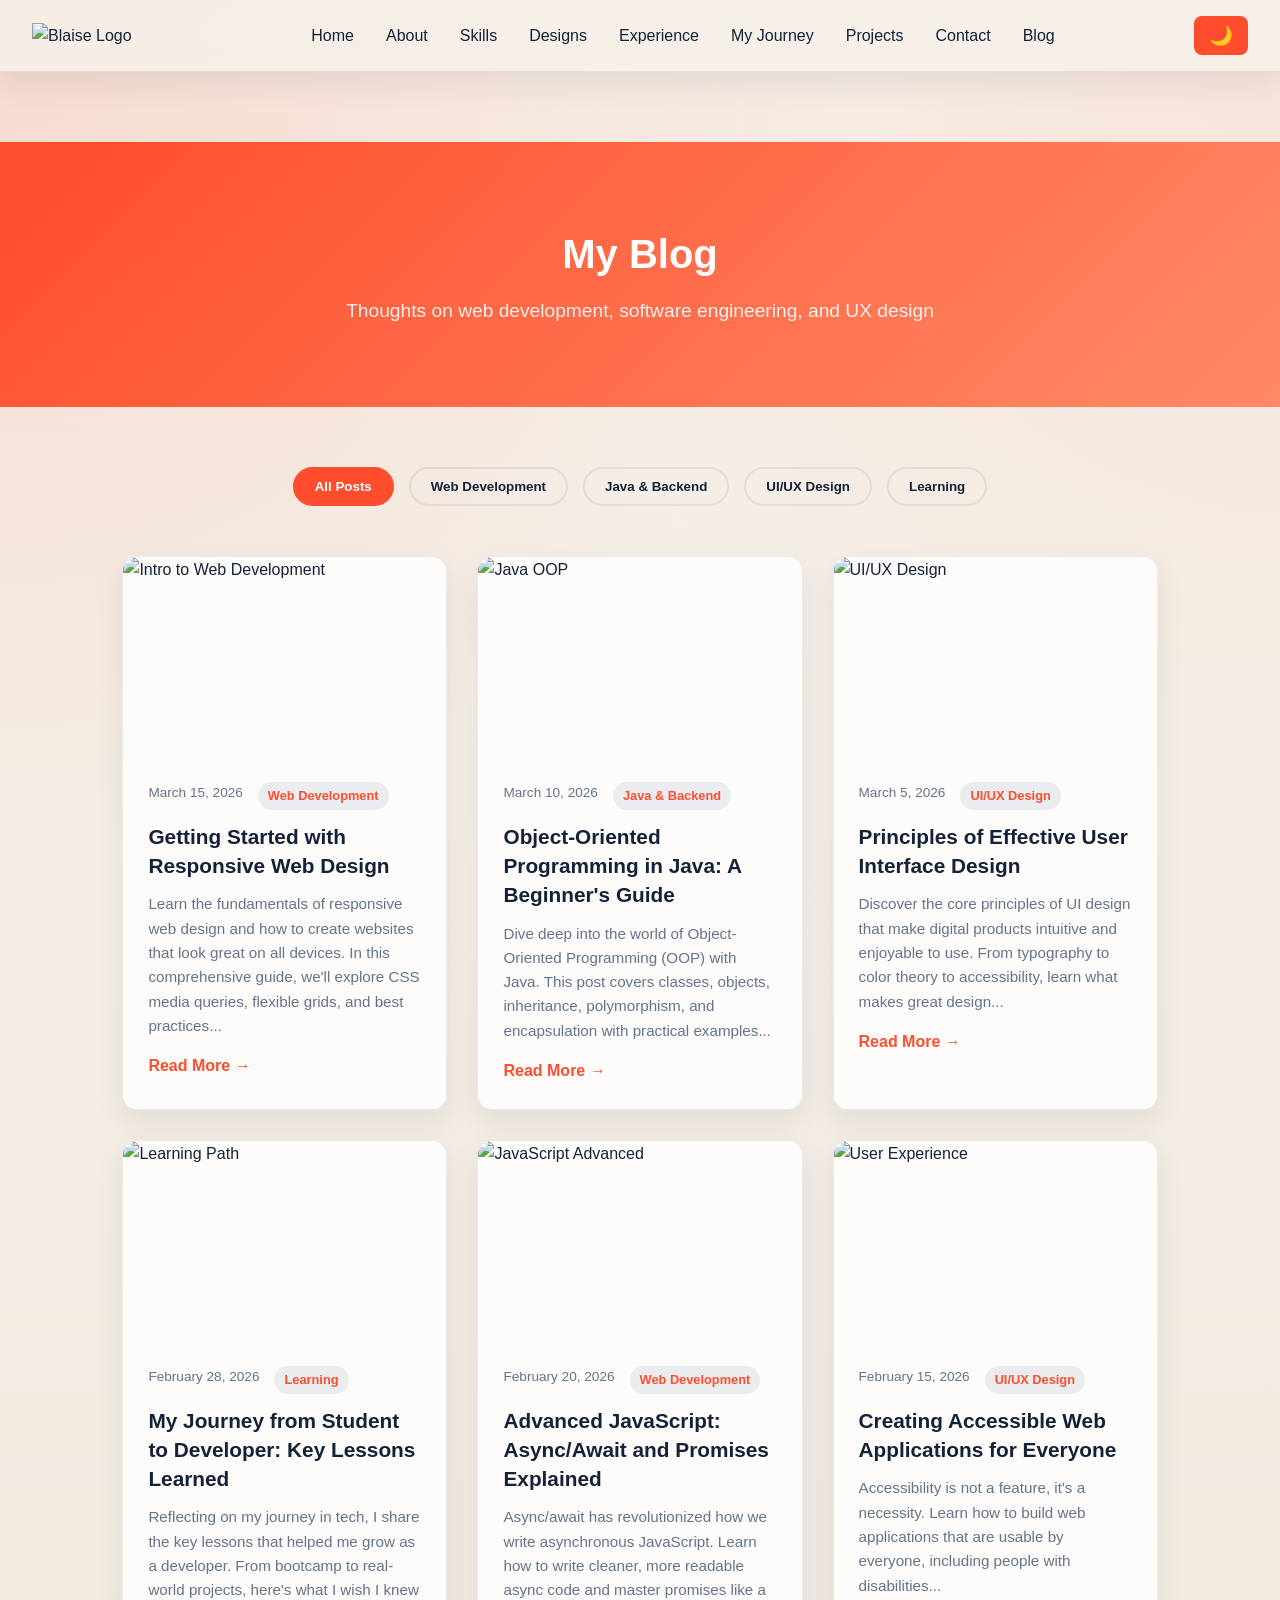
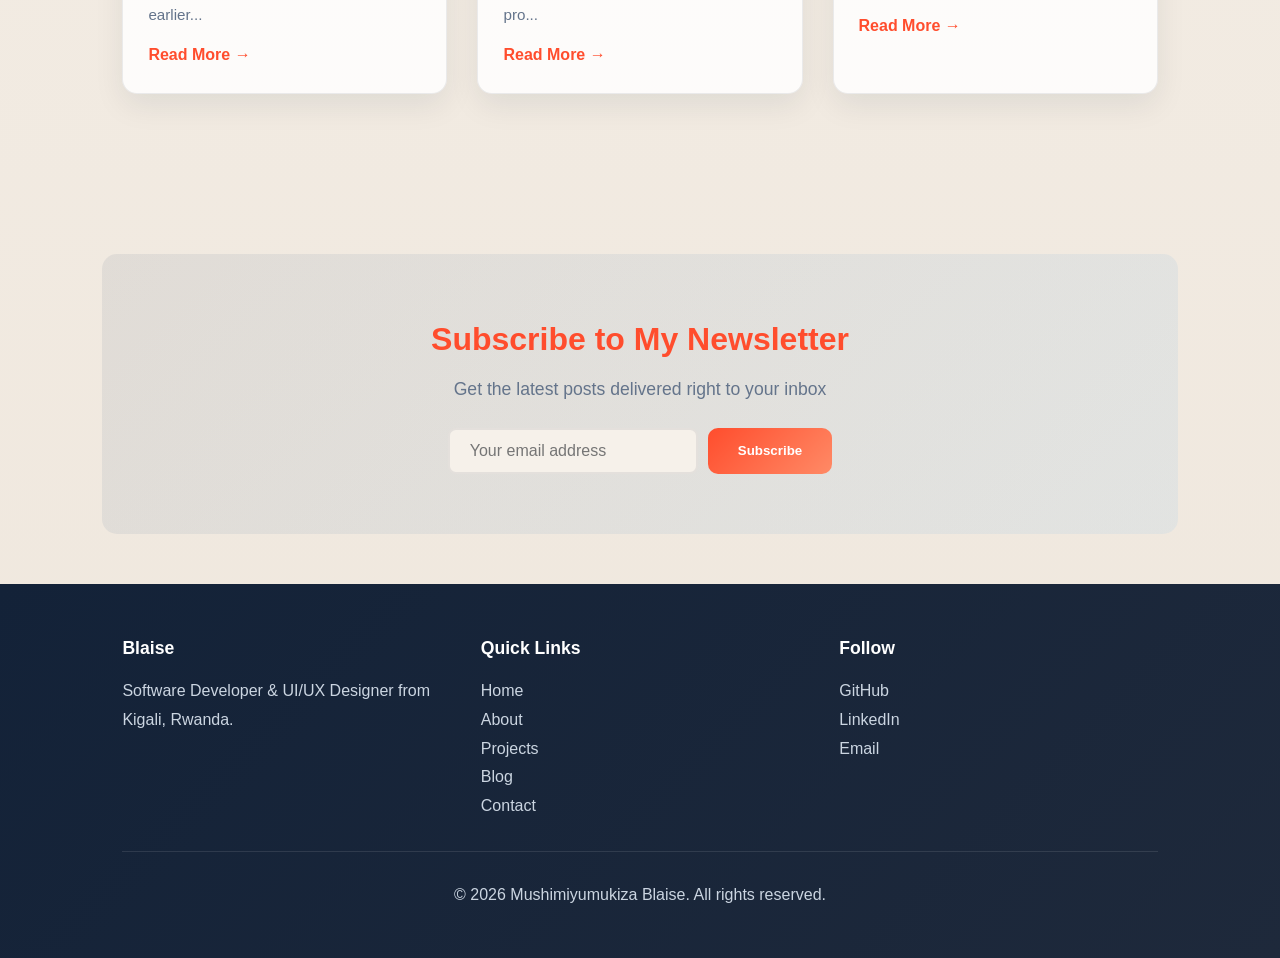
==== blog.html @ e149ff54 "feat: refresh portfolio with cinematic UI Fix shared-page JavaScript guards, improve mobile navigati" ====
<!DOCTYPE html>
<html lang="en">
<head>
  <meta charset="UTF-8" />
  <meta name="viewport" content="width=device-width, initial-scale=1.0"/>
  <meta name="description" content="Blog by Blaise - Articles on Web Development, Software Engineering, UI/UX Design, and Technical Learning"/>
  <meta name="keywords" content="Blog, Web Development, Software Engineering, UI/UX, Java, JavaScript"/>
  <meta name="author" content="Mushimiyumukiza Blaise"/>
  <title>Blog | Blaise - Software Developer & Designer</title>
  <link rel="stylesheet" href="main.css"/>
  <link rel="icon" type="image/png" href="./images/logo.png"/>
</head>

<body>
  <!-- NAVBAR -->
  <header class="navbar">
    <div class="nav-container">
      <img src="./images/logo.png" alt="Blaise Logo" class="logo"/>
      
      <button class="hamburger" id="hamburger" type="button" aria-label="Open navigation menu">
        <span></span>
        <span></span>
        <span></span>
      </button>

      <nav class="nav-menu" id="navMenu">
        <ul class="nav-links">
          <li><a href="index.html#home">Home</a></li>
          <li><a href="index.html#about">About</a></li>
          <li><a href="index.html#skills">Skills</a></li>
          <li><a href="index.html#designs">Designs</a></li>
          <li><a href="index.html#experience">Experience</a></li>
          <li><a href="index.html#journey">My Journey</a></li>
          <li><a href="index.html#projects">Projects</a></li>
          <li><a href="index.html#contact">Contact</a></li>
          <li><a href="blog.html">Blog</a></li>
        </ul>
      </nav>

      <button id="modeToggle" class="mode-btn">🌙</button>
    </div>
  </header>

  <!-- BLOG HERO -->
  <section class="blog-hero">
    <div class="container">
      <h1>My Blog</h1>
      <p>Thoughts on web development, software engineering, and UX design</p>
    </div>
  </section>

  <!-- BLOG FILTER -->
  <section class="blog-posts-section">
    <div class="container">
      <div class="blog-filter">
        <button class="blog-filter-btn active" data-filter="all">All Posts</button>
        <button class="blog-filter-btn" data-filter="web">Web Development</button>
        <button class="blog-filter-btn" data-filter="java">Java & Backend</button>
        <button class="blog-filter-btn" data-filter="design">UI/UX Design</button>
        <button class="blog-filter-btn" data-filter="learning">Learning</button>
      </div>

      <div class="blog-posts-grid" id="blogPostsGrid">
        
        <!-- Blog Post 1 -->
        <article class="blog-post-card" data-category="web">
          <div class="blog-post-image">
            <img src="./images/intro-to-web.png" alt="Intro to Web Development"/>
          </div>
          <div class="blog-post-content">
            <div class="blog-post-meta">
              <span class="blog-date">March 15, 2026</span>
              <span class="blog-category">Web Development</span>
            </div>
            <h2><a href="blog-post-1.html">Getting Started with Responsive Web Design</a></h2>
            <p class="blog-excerpt">
              Learn the fundamentals of responsive web design and how to create websites that look great on all devices. 
              In this comprehensive guide, we'll explore CSS media queries, flexible grids, and best practices...
            </p>
            <div class="blog-read-more">
              <a href="blog-post-1.html" class="read-more-btn">Read More →</a>
            </div>
          </div>
        </article>

        <!-- Blog Post 2 -->
        <article class="blog-post-card" data-category="java">
          <div class="blog-post-image">
            <img src="./images/backend.png" alt="Java OOP"/>
          </div>
          <div class="blog-post-content">
            <div class="blog-post-meta">
              <span class="blog-date">March 10, 2026</span>
              <span class="blog-category">Java & Backend</span>
            </div>
            <h2><a href="blog-post-2.html">Object-Oriented Programming in Java: A Beginner's Guide</a></h2>
            <p class="blog-excerpt">
              Dive deep into the world of Object-Oriented Programming (OOP) with Java. This post covers classes, objects, 
              inheritance, polymorphism, and encapsulation with practical examples...
            </p>
            <div class="blog-read-more">
              <a href="blog-post-2.html" class="read-more-btn">Read More →</a>
            </div>
          </div>
        </article>

        <!-- Blog Post 3 -->
        <article class="blog-post-card" data-category="design">
          <div class="blog-post-image">
            <img src="./images/react.png" alt="UI/UX Design"/>
          </div>
          <div class="blog-post-content">
            <div class="blog-post-meta">
              <span class="blog-date">March 5, 2026</span>
              <span class="blog-category">UI/UX Design</span>
            </div>
            <h2><a href="blog-post-3.html">Principles of Effective User Interface Design</a></h2>
            <p class="blog-excerpt">
              Discover the core principles of UI design that make digital products intuitive and enjoyable to use. 
              From typography to color theory to accessibility, learn what makes great design...
            </p>
            <div class="blog-read-more">
              <a href="blog-post-3.html" class="read-more-btn">Read More →</a>
            </div>
          </div>
        </article>

        <!-- Blog Post 4 -->
        <article class="blog-post-card" data-category="learning">
          <div class="blog-post-image">
            <img src="./images/intro-to-web.png" alt="Learning Path"/>
          </div>
          <div class="blog-post-content">
            <div class="blog-post-meta">
              <span class="blog-date">February 28, 2026</span>
              <span class="blog-category">Learning</span>
            </div>
            <h2><a href="blog-post-4.html">My Journey from Student to Developer: Key Lessons Learned</a></h2>
            <p class="blog-excerpt">
              Reflecting on my journey in tech, I share the key lessons that helped me grow as a developer. 
              From bootcamp to real-world projects, here's what I wish I knew earlier...
            </p>
            <div class="blog-read-more">
              <a href="blog-post-4.html" class="read-more-btn">Read More →</a>
            </div>
          </div>
        </article>

        <!-- Blog Post 5 -->
        <article class="blog-post-card" data-category="web">
          <div class="blog-post-image">
            <img src="./images/backend.png" alt="JavaScript Advanced"/>
          </div>
          <div class="blog-post-content">
            <div class="blog-post-meta">
              <span class="blog-date">February 20, 2026</span>
              <span class="blog-category">Web Development</span>
            </div>
            <h2><a href="blog-post-5.html">Advanced JavaScript: Async/Await and Promises Explained</a></h2>
            <p class="blog-excerpt">
              Async/await has revolutionized how we write asynchronous JavaScript. Learn how to write cleaner, 
              more readable async code and master promises like a pro...
            </p>
            <div class="blog-read-more">
              <a href="blog-post-5.html" class="read-more-btn">Read More →</a>
            </div>
          </div>
        </article>

        <!-- Blog Post 6 -->
        <article class="blog-post-card" data-category="design">
          <div class="blog-post-image">
            <img src="./images/react.png" alt="User Experience"/>
          </div>
          <div class="blog-post-content">
            <div class="blog-post-meta">
              <span class="blog-date">February 15, 2026</span>
              <span class="blog-category">UI/UX Design</span>
            </div>
            <h2><a href="blog-post-6.html">Creating Accessible Web Applications for Everyone</a></h2>
            <p class="blog-excerpt">
              Accessibility is not a feature, it's a necessity. Learn how to build web applications that are 
              usable by everyone, including people with disabilities...
            </p>
            <div class="blog-read-more">
              <a href="blog-post-6.html" class="read-more-btn">Read More →</a>
            </div>
          </div>
        </article>

      </div>
    </div>
  </section>

  <!-- NEWSLETTER SIGNUP (Optional) -->
  <section class="newsletter">
    <div class="container">
      <div class="newsletter-content">
        <h2>Subscribe to My Newsletter</h2>
        <p>Get the latest posts delivered right to your inbox</p>
        <form class="newsletter-form" id="newsletterForm">
          <input type="email" placeholder="Your email address" required>
          <button type="submit" class="btn btn-primary">Subscribe</button>
        </form>
      </div>
    </div>
  </section>

  <!-- FOOTER -->
  <footer class="footer">
    <div class="container">
      <div class="footer-content">
        <div class="footer-section">
          <h4>Blaise</h4>
          <p>Software Developer & UI/UX Designer from Kigali, Rwanda.</p>
        </div>

        <div class="footer-section">
          <h4>Quick Links</h4>
          <ul>
            <li><a href="index.html#home">Home</a></li>
            <li><a href="index.html#about">About</a></li>
            <li><a href="index.html#projects">Projects</a></li>
            <li><a href="blog.html">Blog</a></li>
            <li><a href="index.html#contact">Contact</a></li>
          </ul>
        </div>

        <div class="footer-section">
          <h4>Follow</h4>
          <ul>
            <li><a href="https://github.com/ReponseBlaise" target="_blank">GitHub</a></li>
            <li><a href="https://linkedin.com/in/blaise-mushimiyumukiza" target="_blank">LinkedIn</a></li>
            <li><a href="mailto:mushimiyumukizab@gmail.com">Email</a></li>
          </ul>
        </div>
      </div>

      <div class="footer-bottom">
        <p>&copy; 2026 Mushimiyumukiza Blaise. All rights reserved.</p>
      </div>
    </div>
  </footer>

  <!-- Blog specific styles -->
  <style>
    .blog-hero {
      background: linear-gradient(135deg, var(--accent) 0%, var(--accent-light) 100%);
      color: #fff;
      padding: 80px 20px;
      text-align: center;
      margin-top: 70px;
    }

    .blog-hero h1 {
      font-size: 2.5rem;
      margin-bottom: 10px;
      font-weight: 700;
    }

    .blog-hero p {
      font-size: 1.2rem;
      opacity: 0.9;
    }

    .blog-posts-section {
      padding: 60px 8%;
    }

    .blog-filter {
      display: flex;
      justify-content: center;
      gap: 15px;
      margin-bottom: 50px;
      flex-wrap: wrap;
    }

    .blog-filter-btn {
      padding: 10px 20px;
      border: 2px solid var(--border);
      background: transparent;
      color: var(--text);
      border-radius: 25px;
      cursor: pointer;
      font-weight: 600;
      transition: all 0.3s ease;
    }

    .blog-filter-btn:hover,
    .blog-filter-btn.active {
      background: var(--accent);
      color: #fff;
      border-color: var(--accent);
    }

    .blog-posts-grid {
      display: grid;
      grid-template-columns: repeat(auto-fill, minmax(320px, 1fr));
      gap: 30px;
      margin-bottom: 50px;
    }

    .blog-post-card {
      background: var(--card);
      border-radius: 15px;
      overflow: hidden;
      box-shadow: var(--shadow);
      transition: all 0.3s ease;
      border: 1px solid var(--border);
    }

    .blog-post-card:hover {
      transform: translateY(-8px);
      box-shadow: var(--shadow-lg);
    }

    .blog-post-image {
      height: 200px;
      overflow: hidden;
    }

    .blog-post-image img {
      width: 100%;
      height: 100%;
      object-fit: cover;
      transition: transform 0.3s ease;
    }

    .blog-post-card:hover .blog-post-image img {
      transform: scale(1.05);
    }

    .blog-post-content {
      padding: 25px;
    }

    .blog-post-meta {
      display: flex;
      gap: 15px;
      margin-bottom: 12px;
      flex-wrap: wrap;
    }

    .blog-date {
      font-size: 0.85rem;
      color: #64748b;
    }

    body.dark .blog-date {
      color: #cbd5e1;
    }

    .blog-category {
      background: rgba(82, 100, 126, 0.1);
      color: var(--accent);
      padding: 4px 10px;
      border-radius: 20px;
      font-size: 0.8rem;
      font-weight: 600;
    }

    .blog-post-card h2 {
      font-size: 1.3rem;
      margin-bottom: 12px;
      line-height: 1.4;
    }

    .blog-post-card h2 a {
      color: var(--text);
      text-decoration: none;
      transition: color 0.3s ease;
    }

    .blog-post-card h2 a:hover {
      color: var(--accent);
    }

    .blog-excerpt {
      font-size: 0.95rem;
      color: #64748b;
      line-height: 1.6;
      margin-bottom: 15px;
    }

    body.dark .blog-excerpt {
      color: #cbd5e1;
    }

    .blog-read-more {
      margin-top: 15px;
    }

    .read-more-btn {
      color: var(--accent);
      text-decoration: none;
      font-weight: 600;
      transition: all 0.3s ease;
    }

    .read-more-btn:hover {
      color: var(--accent-light);
      text-decoration: underline;
    }

    .newsletter {
      background: linear-gradient(135deg, rgba(82, 100, 126, 0.1) 0%, rgba(100, 181, 246, 0.1) 100%);
      padding: 60px 8%;
      border-radius: 15px;
      margin: 50px 8%;
    }

    .newsletter-content {
      text-align: center;
      max-width: 600px;
      margin: 0 auto;
    }

    .newsletter-content h2 {
      font-size: 2rem;
      margin-bottom: 10px;
      color: var(--accent);
    }

    .newsletter-content p {
      color: #64748b;
      margin-bottom: 25px;
      font-size: 1.1rem;
    }

    body.dark .newsletter-content p {
      color: #cbd5e1;
    }

    .newsletter-form {
      display: flex;
      gap: 10px;
      flex-wrap: wrap;
      justify-content: center;
    }

    .newsletter-form input {
      padding: 12px 20px;
      border: 2px solid var(--border);
      border-radius: 8px;
      font-size: 1rem;
      background: var(--bg);
      color: var(--text);
      min-width: 250px;
      transition: all 0.3s ease;
    }

    .newsletter-form input:focus {
      outline: none;
      border-color: var(--accent);
      box-shadow: 0 0 0 3px rgba(82, 100, 126, 0.1);
    }

    .newsletter-form button {
      padding: 12px 30px;
    }

    @media (max-width: 768px) {
      .blog-hero h1 {
        font-size: 2rem;
      }

      .blog-posts-grid {
        grid-template-columns: 1fr;
      }

      .blog-filter {
        flex-wrap: wrap;
      }

      .newsletter-form input {
        min-width: 100%;
      }

      .newsletter-form {
        flex-direction: column;
      }
    }
  </style>

  <script src="script.js"></script>
  <script>
    // Blog filter functionality
    const blogFilterButtons = document.querySelectorAll('.blog-filter-btn');
    const blogPostCards = document.querySelectorAll('.blog-post-card');

    blogFilterButtons.forEach(button => {
      button.addEventListener('click', () => {
        blogFilterButtons.forEach(btn => btn.classList.remove('active'));
        button.classList.add('active');

        const filterValue = button.getAttribute('data-filter');

        blogPostCards.forEach(card => {
          if (filterValue === 'all') {
            card.style.display = 'block';
            setTimeout(() => card.style.opacity = '1', 10);
          } else if (card.getAttribute('data-category') === filterValue) {
            card.style.display = 'block';
            setTimeout(() => card.style.opacity = '1', 10);
          } else {
            card.style.opacity = '0';
            setTimeout(() => card.style.display = 'none', 300);
          }
        });
      });
    });

    blogPostCards.forEach(card => {
      card.style.opacity = '1';
      card.style.transition = 'opacity 0.3s ease';
    });

    // Newsletter subscription
    const newsletterForm = document.getElementById('newsletterForm');
    if (newsletterForm) {
      newsletterForm.addEventListener('submit', (e) => {
        e.preventDefault();
        const email = newsletterForm.querySelector('input[type="email"]').value;
        console.log('Newsletter subscription:', email);
        alert('Thank you for subscribing! You will receive updates in your inbox.');
        newsletterForm.reset();
      });
    }
  </script>
</body>
</html>
---- main.css ----
/* ===== ROOT VARIABLES ===== */
* {
  margin: 0;
  padding: 0;
  box-sizing: border-box;
}

:root {
  --bg: #f6f1ea;
  --bg-soft: #efe7dd;
  --nav-bg: rgba(246, 241, 234, 0.84);
  --text: #132238;
  --accent: #ff4d2d;
  --accent-light: #ff8a66;
  --accent-deep: #f43f1f;
  --card: rgba(255, 255, 255, 0.82);
  --border: rgba(19, 34, 56, 0.08);
  --success: #16a34a;
  --shadow: 0 12px 30px rgba(19, 34, 56, 0.08);
  --shadow-lg: 0 24px 50px rgba(19, 34, 56, 0.16);
}

body.dark {
  --bg: #09111d;
  --bg-soft: #101a2b;
  --nav-bg: rgba(9, 17, 29, 0.84);
  --text: #f3f4f6;
  --accent: #ff7a59;
  --accent-light: #ff9f80;
  --accent-deep: #ff5c38;
  --card: rgba(16, 26, 43, 0.84);
  --border: rgba(255, 255, 255, 0.08);
  --shadow: 0 12px 30px rgba(0, 0, 0, 0.28);
  --shadow-lg: 0 24px 50px rgba(0, 0, 0, 0.42);
}

body {
  font-family: "Inter", "Segoe UI", sans-serif;
  background:
    radial-gradient(circle at top left, rgba(255, 77, 45, 0.14), transparent 30%),
    radial-gradient(circle at top right, rgba(255, 138, 102, 0.12), transparent 28%),
    linear-gradient(180deg, var(--bg) 0%, var(--bg-soft) 100%);
  color: var(--text);
  line-height: 1.6;
  transition: background-color 0.3s ease, color 0.3s ease;
  overflow-x: hidden;
}

html {
  scroll-behavior: smooth;
}

/* ===== CONTAINER & LAYOUT ===== */
.container {
  max-width: 1200px;
  margin: 0 auto;
  padding: 0 20px;
}

.section-header {
  text-align: center;
  margin-bottom: 50px;
}

.section-kicker {
  display: inline-flex;
  align-items: center;
  gap: 10px;
  padding: 8px 14px;
  border-radius: 999px;
  margin-bottom: 14px;
  background: rgba(255, 255, 255, 0.72);
  color: var(--accent);
  border: 1px solid var(--border);
  box-shadow: var(--shadow);
  font-size: 0.82rem;
  font-weight: 700;
  letter-spacing: 0.08em;
  text-transform: uppercase;
}

body.dark .section-kicker {
  background: rgba(16, 26, 43, 0.8);
}

.section-kicker svg,
.btn-icon,
.filter-btn svg {
  width: 1em;
  height: 1em;
  fill: currentColor;
  flex-shrink: 0;
}

.section-header h2 {
  font-size: 2.5rem;
  font-weight: 700;
  margin-bottom: 10px;
  font-family: "Space Grotesk", "Inter", sans-serif;
  background: linear-gradient(135deg, var(--accent) 0%, var(--accent-light) 100%);
  -webkit-background-clip: text;
  -webkit-text-fill-color: transparent;
  background-clip: text;
}

.section-subtitle {
  font-size: 1.1rem;
  color: #64748b;
  max-width: 500px;
  margin: 0 auto;
}

body.dark .section-subtitle {
  color: #cbd5e1;
}

/* ===== NAVBAR ===== */
.navbar {
  background: var(--nav-bg);
  backdrop-filter: blur(18px);
  box-shadow: var(--shadow);
  position: sticky;
  top: 0;
  z-index: 1000;
  transition: all 0.3s ease;
  border-bottom: 1px solid var(--border);
}

.nav-container {
  display: flex;
  justify-content: space-between;
  align-items: center;
  padding: 1rem 2rem;
  max-width: 1400px;
  margin: 0 auto;
}

.logo {
  width: 140px;
  height: auto;
  transition: transform 0.3s ease;
}

.logo:hover {
  transform: scale(1.05);
}

.nav-menu {
  display: flex;
  gap: 2rem;
}

.nav-links {
  list-style: none;
  display: flex;
  gap: 2rem;
}

.nav-links a {
  text-decoration: none;
  color: var(--text);
  font-weight: 500;
  position: relative;
  transition: color 0.3s ease;
}

.nav-links a:hover {
  color: var(--accent);
}

.nav-links a::after {
  content: '';
  position: absolute;
  bottom: -5px;
  left: 0;
  width: 0;
  height: 2px;
  background: var(--accent);
  transition: width 0.3s ease;
}

.nav-links a:hover::after {
  width: 100%;
}

.mode-btn {
  background: var(--accent);
  color: #fff;
  border: none;
  padding: 8px 15px;
  border-radius: 8px;
  cursor: pointer;
  font-size: 1.2rem;
  transition: all 0.3s ease;
}

.mode-btn:hover {
  background: var(--accent-light);
  transform: scale(1.1);
}

.hamburger {
  display: none;
  flex-direction: column;
  cursor: pointer;
  background: transparent;
  border: none;
  gap: 5px;
}

.hamburger span {
  width: 25px;
  height: 3px;
  background: var(--text);
  transition: all 0.3s ease;
  border-radius: 2px;
}

/* ===== HERO SECTION ===== */
.hero {
  display: flex;
  align-items: center;
  justify-content: space-between;
  padding: 100px 8% 90px;
  gap: 60px;
  min-height: 100vh;
  position: relative;
  isolation: isolate;
}

.hero-eyebrow,
.hero-status {
  display: inline-flex;
  align-items: center;
  gap: 9px;
  color: var(--accent);
  font-size: 0.72rem;
  font-weight: 800;
  letter-spacing: 0.16em;
  text-transform: uppercase;
}

.hero-eyebrow {
  margin-bottom: 20px;
  opacity: 0.9;
}

.eyebrow-dot,
.status-pulse {
  width: 8px;
  height: 8px;
  flex: 0 0 8px;
  border-radius: 50%;
  background: var(--accent);
  box-shadow: 0 0 0 5px rgba(255, 77, 45, 0.12);
}

.hero-status {
  margin-top: 24px;
  color: var(--text);
  opacity: 0.7;
  letter-spacing: 0.08em;
}

.status-pulse {
  animation: statusPulse 1.8s ease-in-out infinite;
}

@keyframes statusPulse {
  50% { box-shadow: 0 0 0 9px rgba(255, 77, 45, 0); }
}

.hero::before,
.hero::after {
  content: '';
  position: absolute;
  inset: auto;
  border-radius: 999px;
  pointer-events: none;
  z-index: -1;
}

.hero::before {
  width: 320px;
  height: 320px;
  background: radial-gradient(circle, rgba(255, 77, 45, 0.16), transparent 68%);
  top: 30px;
  left: 2%;
}

.hero::after {
  width: 420px;
  height: 420px;
  background: radial-gradient(circle, rgba(255, 138, 102, 0.14), transparent 68%);
  right: 0;
  bottom: 0;
}

.hero-content h1 {
  font-size: 3.5rem;
  font-weight: 800;
  line-height: 1.2;
  margin-bottom: 15px;
  font-family: "Space Grotesk", "Inter", sans-serif;
  animation: slideInUp 0.8s ease;
}

.hero-content h1 span {
  color: var(--accent);
  background: linear-gradient(135deg, var(--accent) 0%, var(--accent-light) 100%);
  -webkit-background-clip: text;
  -webkit-text-fill-color: transparent;
  background-clip: text;
}

.hero-subtitle {
  font-size: 1.5rem;
  color: var(--accent);
  font-weight: 600;
  margin-bottom: 15px;
  animation: slideInUp 0.8s ease 0.1s backwards;
}

.hero-pills {
  display: flex;
  flex-wrap: wrap;
  gap: 12px;
  margin-bottom: 22px;
  animation: slideInUp 0.8s ease 0.15s backwards;
}

.hero-pills span {
  display: inline-flex;
  align-items: center;
  padding: 10px 14px;
  border-radius: 999px;
  background: rgba(255, 255, 255, 0.7);
  color: var(--text);
  border: 1px solid var(--border);
  font-size: 0.88rem;
  font-weight: 600;
  box-shadow: var(--shadow);
}

body.dark .hero-pills span {
  background: rgba(16, 26, 43, 0.8);
}

.hero-description {
  font-size: 1.1rem;
  color: #64748b;
  max-width: 600px;
  margin-bottom: 30px;
  line-height: 1.8;
  animation: slideInUp 0.8s ease 0.2s backwards;
}

body.dark .hero-description {
  color: #cbd5e1;
}

.hero-actions {
  display: flex;
  gap: 20px;
  margin-bottom: 30px;
  animation: slideInUp 0.8s ease 0.3s backwards;
}

.btn {
  padding: 12px 30px;
  border-radius: 10px;
  text-decoration: none;
  font-weight: 600;
  cursor: pointer;
  border: none;
  transition: all 0.3s ease;
  display: inline-flex;
  align-items: center;
  justify-content: center;
  gap: 10px;
  text-align: center;
}

.btn-icon {
  width: 1.1em;
  height: 1.1em;
}

.btn-primary {
  background: linear-gradient(135deg, var(--accent) 0%, var(--accent-light) 100%);
  color: #fff;
}

.btn-primary:hover {
  transform: translateY(-3px);
  box-shadow: var(--shadow-lg);
}

.btn-outline {
  background: transparent;
  border: 2px solid var(--accent);
  color: var(--accent);
}

.btn-outline:hover {
  background: var(--accent);
  color: #fff;
  transform: translateY(-3px);
}

.social-links {
  display: flex;
  gap: 20px;
  animation: slideInUp 0.8s ease 0.4s backwards;
}

.social-icon {
  width: 40px;
  height: 40px;
  opacity: 0.7;
  transition: all 0.3s ease;
  filter: invert(0.2);
}

.social-links a:hover .social-icon {
  opacity: 1;
  transform: translateY(-5px) scale(1.1);
  filter: invert(0);
}

.hero-image {
  flex: 1;
  text-align: center;
  animation: slideInRight 0.8s ease;
  position: relative;
  isolation: isolate;
}

.hero-image::before {
  content: attr(data-label);
  position: absolute;
  top: 18px;
  right: 5%;
  z-index: 2;
  padding: 8px 11px;
  color: #fff;
  background: rgba(5, 7, 12, 0.72);
  border: 1px solid rgba(255, 255, 255, 0.24);
  font-size: 0.62rem;
  font-weight: 800;
  letter-spacing: 0.18em;
  backdrop-filter: blur(12px);
}

.hero-img {
  width: 100%;
  max-width: 450px;
  border-radius: 20px;
  object-fit: cover;
  box-shadow: var(--shadow-lg);
  transition: transform 0.3s ease;
  border: 8px solid rgba(255, 255, 255, 0.35);
  aspect-ratio: 4 / 5;
  object-position: center;
  filter: saturate(0.9) contrast(1.05);
}

.hero-img:hover {
  transform: scale(1.03);
  filter: saturate(1.08) contrast(1.05);
}

.hero-frame-corner {
  position: absolute;
  width: 38px;
  height: 38px;
  border-color: var(--accent);
  z-index: 1;
  pointer-events: none;
}

.frame-top {
  top: -12px;
  left: 7%;
  border-top: 2px solid;
  border-left: 2px solid;
}

.frame-bottom {
  right: 7%;
  bottom: -12px;
  border-right: 2px solid;
  border-bottom: 2px solid;
}

/* ===== ABOUT SECTION ===== */
.about {
  padding: 80px 8%;
  background: var(--card);
  border-top: 1px solid var(--border);
  border-bottom: 1px solid var(--border);
}

.about-content {
  display: grid;
  grid-template-columns: 1fr 1fr;
  gap: 60px;
  align-items: center;
}

.about-text p {
  font-size: 1.1rem;
  margin-bottom: 20px;
  line-height: 1.8;
  color: #475569;
}

body.dark .about-text p {
  color: #cbd5e1;
}

.about-info {
  margin-top: 30px;
  display: grid;
  gap: 20px;
}

.info-item {
  display: flex;
  gap: 15px;
}

.info-item strong {
  color: var(--accent);
  min-width: 120px;
}

.info-item a {
  color: var(--accent);
  text-decoration: none;
  transition: all 0.3s ease;
}

.info-item a:hover {
  text-decoration: underline;
}

.about-image {
  text-align: center;
}

.profile-img {
  width: 100%;
  max-width: 350px;
  border-radius: 15px;
  box-shadow: var(--shadow-lg);
  object-fit: cover;
}

/* ===== SKILLS SECTION ===== */
.skills {
  padding: 80px 8%;
}

.skills-content {
  display: flex;
  flex-direction: column;
  gap: 60px;
}

.skills-visual {
  display: grid;
  grid-template-columns: repeat(auto-fit, minmax(300px, 1fr));
  gap: 40px;
}

.skill-category h3 {
  font-size: 1.3rem;
  margin-bottom: 25px;
  color: var(--accent);
}

.skill-items {
  display: flex;
  flex-direction: column;
  gap: 20px;
}

.skill-item {
  display: flex;
  flex-direction: column;
  gap: 8px;
}

.skill-name {
  font-weight: 600;
  font-size: 0.95rem;
}

.skill-bar {
  width: 100%;
  height: 8px;
  background: var(--border);
  border-radius: 10px;
  overflow: hidden;
}

.skill-progress {
  height: 100%;
  background: linear-gradient(90deg, var(--accent) 0%, var(--accent-light) 100%);
  border-radius: 10px;
  animation: fillProgress 0.8s ease forwards;
}

@keyframes fillProgress {
  from { width: 0 !important; }
}

.skills-grid {
  display: grid;
  grid-template-columns: repeat(auto-fit, minmax(240px, 1fr));
  gap: 25px;
}

.skill-card {
  background: var(--card);
  padding: 30px;
  border-radius: 15px;
  text-align: center;
  transition: all 0.3s ease;
  border: 2px solid transparent;
}

.skill-card:hover {
  transform: translateY(-8px);
  border-color: var(--accent);
  box-shadow: var(--shadow-lg);
}

.skill-card img {
  width: 100%;
  height: 200px;
  object-fit: cover;
  border-radius: 10px;
  margin-bottom: 20px;
}

.skill-card h3 {
  font-size: 1.2rem;
  margin-bottom: 10px;
  color: var(--accent);
}

.skill-card p {
  font-size: 0.95rem;
  color: #64748b;
  line-height: 1.6;
}

body.dark .skill-card p {
  color: #cbd5e1;
}

/* ===== EXPERIENCE / TIMELINE ===== */
.experience {
  padding: 80px 8%;
  background: var(--card);
}

.timeline {
  position: relative;
  max-width: 800px;
  margin: 0 auto;
}

.timeline::before {
  content: '';
  position: absolute;
  left: 50%;
  transform: translateX(-50%);
  width: 3px;
  height: 100%;
  background: var(--border);
}

.timeline-item {
  margin-bottom: 40px;
  position: relative;
  padding-left: 50%;
  padding-right: 0;
}

.timeline-item:nth-child(odd) {
  padding-left: 0;
  padding-right: 50%;
}

.timeline-dot {
  position: absolute;
  left: 50%;
  transform: translateX(-50%);
  width: 20px;
  height: 20px;
  background: var(--accent);
  border: 4px solid var(--bg);
  border-radius: 50%;
  top: 0;
  z-index: 10;
}

.timeline-content {
  background: var(--bg);
  padding: 25px;
  border-radius: 10px;
  box-shadow: var(--shadow);
  border-left: 4px solid var(--accent);
  transition: all 0.3s ease;
}

.timeline-item:nth-child(odd) .timeline-content {
  border-left: none;
  border-right: 4px solid var(--accent);
}

.timeline-content:hover {
  transform: translateY(-5px);
  box-shadow: var(--shadow-lg);
}

.timeline-content h3 {
  font-size: 1.3rem;
  margin-bottom: 8px;
  color: var(--accent);
}

.timeline-company {
  font-weight: 600;
  color: #64748b;
  margin-bottom: 5px;
}

body.dark .timeline-company {
  color: #cbd5e1;
}

.timeline-date {
  font-size: 0.9rem;
  color: #94a3b8;
  margin-bottom: 15px;
}

.timeline-description {
  margin-bottom: 15px;
  line-height: 1.7;
}

.timeline-highlights {
  list-style: none;
  margin-top: 15px;
  padding-left: 15px;
}

.timeline-highlights li {
  margin-bottom: 8px;
  color: #64748b;
  position: relative;
  padding-left: 20px;
}

body.dark .timeline-highlights li {
  color: #cbd5e1;
}

.timeline-highlights li::before {
  content: '✓';
  position: absolute;
  left: 0;
  color: var(--success);
  font-weight: bold;
}

/* ===== PROJECTS SECTION ===== */
.projects {
  padding: 80px 8%;
}

.filter-buttons {
  display: flex;
  justify-content: center;
  gap: 15px;
  margin-bottom: 50px;
  flex-wrap: wrap;
}

.filter-btn {
  padding: 10px 20px;
  border: 2px solid var(--border);
  background: transparent;
  color: var(--text);
  border-radius: 25px;
  cursor: pointer;
  font-weight: 600;
  transition: all 0.3s ease;
  display: inline-flex;
  align-items: center;
  gap: 8px;
}

.filter-btn svg {
  width: 0.95em;
  height: 0.95em;
}

.filter-btn:hover,
.filter-btn.active {
  background: var(--accent);
  color: #fff;
  border-color: var(--accent);
}

.projects-grid {
  display: grid;
  grid-template-columns: repeat(auto-fill, minmax(300px, 1fr));
  gap: 30px;
  margin-bottom: 50px;
}

.project-card {
  background: var(--card);
  border-radius: 24px;
  overflow: hidden;
  box-shadow: var(--shadow);
  transition: all 0.3s ease;
  border: 1px solid var(--border);
  animation: fadeIn 0.5s ease forwards;
  backdrop-filter: blur(18px);
}

.project-card:hover {
  transform: translateY(-10px);
  box-shadow: var(--shadow-lg);
}

.project-image {
  position: relative;
  height: 220px;
  overflow: hidden;
}

.project-image img {
  width: 100%;
  height: 100%;
  object-fit: cover;
  transition: transform 0.3s ease;
}

.project-card:hover .project-image img {
  transform: scale(1.1);
}

.project-overlay {
  position: absolute;
  top: 0;
  left: 0;
  right: 0;
  bottom: 0;
  background: linear-gradient(180deg, rgba(19, 34, 56, 0.1), rgba(19, 34, 56, 0.72));
  display: flex;
  align-items: center;
  justify-content: center;
  opacity: 0;
  transition: opacity 0.3s ease;
}

.project-card:hover .project-overlay {
  opacity: 1;
}

.project-link {
  color: #fff;
  text-decoration: none;
  padding: 10px 20px;
  border: 1px solid rgba(255, 255, 255, 0.5);
  border-radius: 999px;
  font-weight: 600;
  transition: all 0.3s ease;
  backdrop-filter: blur(10px);
}

.project-link:hover {
  background: #fff;
  color: var(--accent);
}

.project-info {
  padding: 28px;
}

.project-info h3 {
  font-size: 1.3rem;
  margin-bottom: 12px;
  color: var(--accent);
  font-family: "Space Grotesk", "Inter", sans-serif;
}

.project-description {
  font-size: 0.95rem;
  color: #64748b;
  margin-bottom: 15px;
  line-height: 1.6;
}

body.dark .project-description {
  color: #cbd5e1;
}

.project-tech {
  display: flex;
  flex-wrap: wrap;
  gap: 10px;
  margin-bottom: 15px;
}

.tech-tag {
  background: rgba(82, 100, 126, 0.1);
  color: var(--accent);
  padding: 5px 12px;
  border-radius: 20px;
  font-size: 0.85rem;
  font-weight: 500;
}

.project-btn {
  display: inline-block;
  color: var(--accent);
  text-decoration: none;
  font-weight: 600;
  transition: all 0.3s ease;
  border: none;
  background: none;
  cursor: pointer;
  padding: 0;
}

.project-btn:hover {
  color: var(--accent-light);
  text-decoration: underline;
}

.view-all .btn-primary {
  box-shadow: 0 20px 30px rgba(255, 77, 45, 0.18);
}

.view-all .btn-primary {
  display: inline-flex;
  align-items: center;
  gap: 10px;
}

.view-all .btn-primary:hover {
  box-shadow: 0 28px 40px rgba(255, 77, 45, 0.24);
}

.view-all {
  text-align: center;
  margin-top: 40px;
}

@keyframes fadeIn {
  from {
    opacity: 0;
    transform: translateY(20px);
  }
  to {
    opacity: 1;
    transform: translateY(0);
  }
}

/* ===== TESTIMONIALS SECTION ===== */
.testimonials {
  padding: 80px 8%;
  background: var(--card);
}

.testimonials-grid {
  display: grid;
  grid-template-columns: repeat(auto-fit, minmax(300px, 1fr));
  gap: 30px;
}

.testimonial-card {
  background: var(--bg);
  padding: 30px;
  border-radius: 15px;
  box-shadow: var(--shadow);
  transition: all 0.3s ease;
  border-left: 4px solid var(--accent);
}

.testimonial-card:hover {
  transform: translateY(-8px);
  box-shadow: var(--shadow-lg);
}

.testimonial-header {
  display: flex;
  gap: 15px;
  margin-bottom: 20px;
  align-items: center;
}

.testimonial-header img {
  width: 50px;
  height: 50px;
  border-radius: 50%;
  object-fit: cover;
}

.testimonial-header h4 {
  font-size: 1.1rem;
  margin-bottom: 3px;
  color: var(--accent);
}

.testimonial-header p {
  font-size: 0.85rem;
  color: #64748b;
}

body.dark .testimonial-header p {
  color: #cbd5e1;
}

.testimonial-text {
  font-size: 0.95rem;
  color: #475569;
  line-height: 1.7;
  margin-bottom: 15px;
  font-style: italic;
}

body.dark .testimonial-text {
  color: #cbd5e1;
}

.testimonial-rating {
  font-size: 1.2rem;
}

/* ===== CONTACT SECTION ===== */
.contact {
  padding: 80px 8%;
}

.contact-content {
  display: grid;
  grid-template-columns: 1fr 1fr;
  gap: 60px;
  align-items: start;
  max-width: 1200px;
  margin: 0 auto;
}

.contact-info {
  display: grid;
  gap: 40px;
}

.contact-item h4 {
  font-size: 1.2rem;
  margin-bottom: 12px;
  color: var(--accent);
}

.contact-item p {
  color: #64748b;
  font-size: 1rem;
  line-height: 1.6;
}

body.dark .contact-item p {
  color: #cbd5e1;
}

.contact-item a {
  color: var(--accent);
  text-decoration: none;
  transition: all 0.3s ease;
}

.contact-item a:hover {
  text-decoration: underline;
}

.social-links-large {
  display: flex;
  flex-direction: column;
  gap: 12px;
}

.social-links-large a {
  display: inline-flex;
  align-items: center;
  gap: 10px;
  color: var(--accent);
  text-decoration: none;
  font-weight: 600;
  transition: all 0.3s ease;
  padding: 8px 0;
}

.social-link-icon {
  width: 20px;
  height: 20px;
  flex-shrink: 0;
}

.social-links-large a:hover {
  transform: translateX(5px);
  color: var(--accent-light);
}

.contact-form {
  background: var(--card);
  padding: 40px;
  border-radius: 15px;
  box-shadow: var(--shadow);
}

.form-group {
  margin-bottom: 25px;
  display: flex;
  flex-direction: column;
}

.form-group label {
  font-weight: 600;
  margin-bottom: 8px;
  color: var(--text);
}

.form-group input,
.form-group textarea {
  padding: 12px 15px;
  border: 2px solid var(--border);
  border-radius: 8px;
  font-family: inherit;
  font-size: 1rem;
  background: var(--bg);
  color: var(--text);
  transition: all 0.3s ease;
  resize: vertical;
}

.form-group input:focus,
.form-group textarea:focus {
  outline: none;
  border-color: var(--accent);
  box-shadow: 0 0 0 3px rgba(82, 100, 126, 0.1);
}

.error-message {
  color: #ef4444;
  font-size: 0.85rem;
  margin-top: 5px;
  display: none;
}

.error-message.show {
  display: block;
}

.form-message {
  display: none;
  margin-top: 15px;
  padding: 12px 15px;
  border-radius: 8px;
  text-align: center;
  font-weight: 600;
}

.form-message.success {
  display: block;
  background: rgba(16, 185, 129, 0.1);
  color: var(--success);
  border: 1px solid var(--success);
}

.form-message.error {
  display: block;
  background: rgba(239, 68, 68, 0.1);
  color: #ef4444;
  border: 1px solid #ef4444;
}

/* ===== FOOTER ===== */
.footer {
  background: linear-gradient(135deg, var(--text) 0%, #1e293b 100%);
  color: #fff;
  padding: 50px 8%;
}

body.dark .footer {
  background: linear-gradient(135deg, #0f172a 0%, #0b1220 100%);
}

.footer-content {
  display: grid;
  grid-template-columns: repeat(auto-fit, minmax(250px, 1fr));
  gap: 40px;
  margin-bottom: 30px;
}

.footer-section h4 {
  font-size: 1.1rem;
  margin-bottom: 15px;
}

.footer-section p,
.footer-section ul {
  color: #cbd5e1;
  line-height: 1.8;
}

.footer-section ul {
  list-style: none;
}

.footer-section a {
  display: inline-flex;
  align-items: center;
  gap: 10px;
  color: #cbd5e1;
  text-decoration: none;
  transition: color 0.3s ease;
}

.footer-section a:hover {
  color: #fff;
}

.footer-bottom {
  border-top: 1px solid rgba(255, 255, 255, 0.1);
  padding-top: 30px;
  text-align: center;
  color: #cbd5e1;
}

/* ===== MODAL ===== */
.modal {
  display: none;
  position: fixed;
  z-index: 2000;
  left: 0;
  top: 0;
  width: 100%;
  height: 100%;
  background-color: rgba(0, 0, 0, 0.5);
  animation: fadeIn 0.3s ease;
}

.modal-content {
  background-color: var(--bg);
  margin: 5% auto;
  padding: 40px;
  border-radius: 15px;
  width: 90%;
  max-width: 500px;
  position: relative;
  box-shadow: var(--shadow-lg);
  animation: slideInUp 0.3s ease;
}

.modal-close {
  position: absolute;
  right: 20px;
  top: 20px;
  font-size: 1.5rem;
  background: transparent;
  border: none;
  cursor: pointer;
  color: var(--text);
}

/* ===== ANIMATIONS ===== */
@keyframes slideInUp {
  from {
    opacity: 0;
    transform: translateY(30px);
  }
  to {
    opacity: 1;
    transform: translateY(0);
  }
}

@keyframes slideInRight {
  from {
    opacity: 0;
    transform: translateX(50px);
  }
  to {
    opacity: 1;
    transform: translateX(0);
  }
}

@keyframes fadeIn {
  from {
    opacity: 0;
  }
  to {
    opacity: 1;
  }
}

/* ===== RESPONSIVE DESIGN ===== */
@media (max-width: 768px) {
  .hamburger {
    display: flex;
  }

  .nav-menu {
    position: absolute;
    left: 0;
    top: 70px;
    flex-direction: column;
    background-color: var(--bg);
    width: 100%;
    text-align: center;
    transition: 0.3s;
    box-shadow: var(--shadow);
    max-height: 0;
    overflow: hidden;
  }

  .nav-menu.active {
    max-height: 500px;
    padding: 20px 0;
  }

  .nav-links {
    flex-direction: column;
    gap: 0;
  }

  .nav-links li {
    padding: 10px 0;
  }

  .hero {
    flex-direction: column-reverse;
    padding: 40px 20px;
    min-height: auto;
    text-align: center;
  }

  .hero-content h1 {
    font-size: 2.2rem;
  }

  .hero-actions {
    flex-direction: column;
    justify-content: center;
  }

  .scroll-hint {
    display: none;
  }

  .hero-img {
    max-width: 300px;
  }

  .section-header h2 {
    font-size: 2rem;
  }

  .about-content {
    grid-template-columns: 1fr;
    gap: 40px;
  }

  .timeline::before {
    left: 15px;
  }

  .timeline-item,
  .timeline-item:nth-child(odd) {
    padding-left: 60px;
    padding-right: 0;
  }

  .timeline-dot {
    left: 5px;
  }

  .timeline-content {
    border-left: 4px solid var(--accent);
  }

  .timeline-item:nth-child(odd) .timeline-content {
    border-left: 4px solid var(--accent);
    border-right: none;
  }

  .filter-buttons {
    flex-wrap: wrap;
    justify-content: center;
  }

  .projects-grid {
    grid-template-columns: 1fr;
  }

  .contact-content {
    grid-template-columns: 1fr;
    gap: 40px;
  }

  .contact-form {
    padding: 25px;
  }

  .footer-content {
    grid-template-columns: 1fr;
  }

  .skills-visual {
    grid-template-columns: 1fr;
  }
}

@media (max-width: 480px) {
  .nav-container {
    padding: 1rem;
  }

  .logo {
    width: 100px;
  }

  .hero {
    padding: 30px 15px;
  }

  .hero-content h1 {
    font-size: 1.8rem;
  }

  .hero-subtitle {
    font-size: 1.1rem;
  }

  .section-header h2 {
    font-size: 1.5rem;
  }

  .skills-grid {
    grid-template-columns: 1fr;
  }

  .btn {
    padding: 10px 20px;
    font-size: 0.9rem;
  }

  .contact-form {
    padding: 20px;
  }

  .modal-content {
    width: 95%;
    margin: 20% auto;
    padding: 25px;
  }

  .design-grid {
    grid-template-columns: 1fr;
  }
}

/* ===== CINEMA INTRO ===== */
.cinema-intro {
  position: fixed;
  inset: 0;
  z-index: 10000;
  background: #05070c;
  color: #fff;
  display: flex;
  flex-direction: column;
  align-items: center;
  justify-content: center;
  text-align: center;
  overflow: hidden;
}

.cinema-intro .intro-vignette {
  position: absolute;
  inset: 0;
  background:
    radial-gradient(circle at center, rgba(255, 77, 45, 0.16), transparent 55%),
    linear-gradient(180deg, rgba(255, 77, 45, 0.08), transparent 30%, transparent 70%, rgba(255, 77, 45, 0.1));
}

.cinema-intro .intro-title {
  font-family: "Space Grotesk", sans-serif;
  font-size: clamp(1.6rem, 5vw, 3.2rem);
  letter-spacing: 0.35em;
  text-transform: uppercase;
  opacity: 0;
  animation: introFadeUp 1s ease forwards;
}

.cinema-intro .intro-sub {
  margin-top: 16px;
  font-size: clamp(0.8rem, 2vw, 1rem);
  letter-spacing: 0.5em;
  text-transform: uppercase;
  color: rgba(255, 255, 255, 0.55);
  opacity: 0;
  animation: introFadeUp 1s ease 0.45s forwards;
}

.cinema-intro .intro-line {
  margin-top: 28px;
  width: 0;
  height: 2px;
  background: linear-gradient(90deg, transparent, var(--accent), transparent);
  animation: introLine 1s ease 0.8s forwards;
}

.cinema-intro .intro-tag {
  position: absolute;
  bottom: 40px;
  left: 0;
  right: 0;
  font-size: 0.7rem;
  letter-spacing: 0.4em;
  text-transform: uppercase;
  color: rgba(255, 255, 255, 0.35);
  opacity: 0;
  animation: introFadeUp 1s ease 1.1s forwards;
}

.cinema-intro.intro-out {
  animation: introOut 0.9s ease forwards;
}

.cinema-intro.intro-hidden {
  display: none;
}

@keyframes introFadeUp {
  from { opacity: 0; transform: translateY(22px); }
  to { opacity: 1; transform: translateY(0); }
}

@keyframes introLine {
  to { width: min(360px, 60vw); }
}

@keyframes introOut {
  to { opacity: 0; visibility: hidden; }
}

/* ===== SCROLL PROGRESS ===== */
.scroll-progress {
  position: fixed;
  top: 0;
  left: 0;
  height: 3px;
  width: 0;
  z-index: 9990;
  background: linear-gradient(90deg, var(--accent), var(--accent-light));
  box-shadow: 0 0 12px rgba(255, 77, 45, 0.55);
}

/* ===== AMBIENT ORBS ===== */
.ambient-orb {
  position: fixed;
  border-radius: 50%;
  filter: blur(90px);
  opacity: 0.34;
  z-index: -1;
  pointer-events: none;
  animation: orbDrift 18s ease-in-out infinite alternate;
}

.ambient-orb.orb-a {
  width: 360px;
  height: 360px;
  top: -120px;
  left: -100px;
  background: radial-gradient(circle, rgba(255, 77, 45, 0.5), transparent 70%);
}

.ambient-orb.orb-b {
  width: 300px;
  height: 300px;
  bottom: 10%;
  right: -80px;
  background: radial-gradient(circle, rgba(255, 138, 102, 0.45), transparent 70%);
  animation-delay: 4s;
}

.ambient-orb.orb-c {
  width: 240px;
  height: 240px;
  top: 45%;
  left: 55%;
  background: radial-gradient(circle, rgba(19, 34, 56, 0.35), transparent 70%);
  animation-delay: 8s;
}

body.dark .ambient-orb.orb-c {
  background: radial-gradient(circle, rgba(255, 138, 102, 0.28), transparent 70%);
}

@keyframes orbDrift {
  from { transform: translate(0, 0) scale(1); }
  to { transform: translate(60px, 50px) scale(1.15); }
}

/* ===== TYPEWRITER ===== */
.typewriter-cursor {
  display: inline-block;
  width: 3px;
  height: 1em;
  margin-left: 4px;
  vertical-align: text-bottom;
  background: var(--accent);
  animation: cursorBlink 0.8s steps(1) infinite;
}

.typewriter-cursor.cursor-done {
  animation: cursorBlink 1.2s steps(1) infinite;
}

@keyframes cursorBlink {
  50% { opacity: 0; }
}

/* ===== HERO FLOAT ===== */
.hero-float {
  animation: heroFloat 5s ease-in-out infinite;
}

@keyframes heroFloat {
  0%, 100% { transform: translateY(0); }
  50% { transform: translateY(-14px); }
}

/* ===== SCROLL HINT ===== */
.scroll-hint {
  position: absolute;
  bottom: 28px;
  left: 50%;
  transform: translateX(-50%);
  display: flex;
  flex-direction: column;
  align-items: center;
  gap: 8px;
  color: var(--text);
  opacity: 0.6;
  font-size: 0.68rem;
  letter-spacing: 0.3em;
  text-transform: uppercase;
  animation: hintFade 2.4s ease-in-out infinite;
}

.scroll-hint .hint-mouse {
  width: 24px;
  height: 38px;
  border: 2px solid var(--text);
  border-radius: 14px;
  position: relative;
  opacity: 0.7;
}

.scroll-hint .hint-mouse::after {
  content: "";
  position: absolute;
  top: 7px;
  left: 50%;
  width: 4px;
  height: 8px;
  border-radius: 4px;
  background: var(--accent);
  transform: translateX(-50%);
  animation: hintWheel 1.6s ease-in-out infinite;
}

@keyframes hintWheel {
  0% { opacity: 1; transform: translate(-50%, 0); }
  70% { opacity: 0; transform: translate(-50%, 12px); }
  100% { opacity: 0; transform: translate(-50%, 12px); }
}

@keyframes hintFade {
  0%, 100% { opacity: 0.25; }
  50% { opacity: 0.75; }
}

/* ===== SCROLL REVEALS ===== */
.reveal,
.reveal-left,
.reveal-right,
.reveal-zoom {
  opacity: 0;
  transition: opacity 0.8s ease, transform 0.8s cubic-bezier(0.22, 1, 0.36, 1);
  will-change: opacity, transform;
}

.reveal { transform: translateY(44px); }
.reveal-left { transform: translateX(-60px); }
.reveal-right { transform: translateX(60px); }
.reveal-zoom { transform: scale(0.88); }

.reveal.in-view,
.reveal-left.in-view,
.reveal-right.in-view,
.reveal-zoom.in-view {
  opacity: 1;
  transform: none;
}

.stagger > * {
  opacity: 0;
  transform: translateY(34px);
  transition: opacity 0.7s ease, transform 0.7s cubic-bezier(0.22, 1, 0.36, 1);
}

.stagger.in-view > * {
  opacity: 1;
  transform: none;
}

.stagger.in-view > *:nth-child(1) { transition-delay: 0.05s; }
.stagger.in-view > *:nth-child(2) { transition-delay: 0.15s; }
.stagger.in-view > *:nth-child(3) { transition-delay: 0.25s; }
.stagger.in-view > *:nth-child(4) { transition-delay: 0.35s; }
.stagger.in-view > *:nth-child(5) { transition-delay: 0.45s; }
.stagger.in-view > *:nth-child(6) { transition-delay: 0.55s; }

/* ===== MY JOURNEY (THE MOVIE) ===== */
.journey-section {
  position: relative;
  padding: 90px 0;
  overflow: hidden;
}

.journey-track {
  position: absolute;
  top: 0;
  left: 50%;
  width: 2px;
  height: 100%;
  transform: translateX(-50%);
  background: var(--border);
  overflow: hidden;
}

.journey-fill {
  position: absolute;
  top: 0;
  left: 0;
  width: 100%;
  height: 0;
  background: linear-gradient(180deg, var(--accent-light), var(--accent));
  box-shadow: 0 0 14px rgba(255, 77, 45, 0.6);
}

.journey-scene {
  position: relative;
  width: 50%;
  padding: 0 60px;
  margin: 70px 0;
  opacity: 0;
  transform: translateY(40px);
  transition: opacity 0.8s ease, transform 0.9s cubic-bezier(0.22, 1, 0.36, 1);
}

.journey-scene.in-view {
  opacity: 1;
  transform: translateY(0);
}

.journey-scene:nth-child(odd) {
  left: 0;
  text-align: right;
}

.journey-scene:nth-child(even) {
  left: 50%;
}

.journey-year {
  font-family: "Space Grotesk", sans-serif;
  font-size: clamp(3.4rem, 7vw, 6rem);
  font-weight: 700;
  line-height: 1;
  color: transparent;
  -webkit-text-stroke: 2px var(--accent);
  opacity: 0.85;
  transition: opacity 0.4s ease;
}

.journey-scene.in-view .journey-year {
  opacity: 1;
}

.journey-scene-inner {
  display: flex;
  flex-direction: column;
  gap: 12px;
}

.journey-scene:nth-child(odd) .journey-scene-inner {
  align-items: flex-end;
}

.journey-badge {
  display: inline-flex;
  align-items: center;
  gap: 8px;
  padding: 6px 14px;
  border-radius: 999px;
  font-size: 0.72rem;
  font-weight: 700;
  letter-spacing: 0.12em;
  text-transform: uppercase;
  color: #fff;
  background: linear-gradient(135deg, var(--accent), var(--accent-deep));
  box-shadow: var(--shadow);
}

.journey-panel {
  max-width: 460px;
  padding: 26px 28px;
  border-radius: 18px;
  background: var(--card);
  border: 1px solid var(--border);
  box-shadow: var(--shadow);
  backdrop-filter: blur(8px);
  text-align: left;
  position: relative;
}

.journey-panel h3 {
  font-family: "Space Grotesk", sans-serif;
  font-size: 1.25rem;
  margin-bottom: 8px;
}

.journey-panel .journey-role {
  font-size: 0.78rem;
  font-weight: 700;
  letter-spacing: 0.06em;
  text-transform: uppercase;
  color: var(--accent);
  margin-bottom: 10px;
}

.journey-panel p {
  font-size: 0.95rem;
  color: var(--text);
  opacity: 0.85;
}

.journey-dot {
  position: absolute;
  top: 18px;
  width: 16px;
  height: 16px;
  border-radius: 50%;
  background: var(--accent);
  border: 3px solid var(--bg);
  box-shadow: 0 0 0 3px var(--accent-light), 0 0 14px rgba(255, 77, 45, 0.7);
}

.journey-scene:nth-child(odd) .journey-dot {
  right: -8px;
}

.journey-scene:nth-child(even) .journey-dot {
  left: -8px;
}

/* ===== JOURNEY STATS ===== */
.journey-stats {
  margin-top: 90px;
  display: grid;
  grid-template-columns: repeat(4, 1fr);
  gap: 24px;
}

.journey-stat {
  text-align: center;
  padding: 28px 16px;
  border-radius: 18px;
  background: var(--card);
  border: 1px solid var(--border);
  box-shadow: var(--shadow);
}

.journey-stat .stat-value {
  font-family: "Space Grotesk", sans-serif;
  font-size: clamp(2rem, 4vw, 3rem);
  font-weight: 700;
  color: var(--accent);
  line-height: 1;
}

.journey-stat .stat-label {
  margin-top: 10px;
  font-size: 0.78rem;
  letter-spacing: 0.08em;
  text-transform: uppercase;
  opacity: 0.7;
}

/* ===== JOURNEY RESPONSIVE ===== */
@media (max-width: 768px) {
  .journey-section::before,
  .journey-track {
    left: 18px;
    transform: none;
  }

  .journey-scene,
  .journey-scene:nth-child(odd),
  .journey-scene:nth-child(even) {
    width: 100%;
    left: 0;
    padding: 0 0 0 48px;
    margin: 44px 0;
    text-align: left;
  }

  .journey-scene:nth-child(odd) .journey-scene-inner {
    align-items: flex-start;
  }

  .journey-scene:nth-child(odd) .journey-dot {
    left: -6px;
    right: auto;
  }

  .journey-scene:nth-child(even) .journey-dot {
    left: -6px;
  }

  .journey-year {
    font-size: 2.6rem;
  }

  .journey-stats {
    grid-template-columns: repeat(2, 1fr);
    gap: 16px;
  }

  .design-grid {
    grid-template-columns: repeat(2, 1fr);
    gap: 16px;
  }

  .design-art {
    height: 150px;
  }
}

/* ===== VISUAL DESIGNS GALLERY ===== */
.design-section {
  padding: 90px 0;
  position: relative;
}

.design-grid {
  display: grid;
  grid-template-columns: repeat(3, 1fr);
  gap: 24px;
}

.design-tile {
  border-radius: 18px;
  overflow: hidden;
  background: var(--card);
  border: 1px solid var(--border);
  box-shadow: var(--shadow);
  transition: transform 0.45s cubic-bezier(0.22, 1, 0.36, 1), box-shadow 0.45s ease;
  display: flex;
  flex-direction: column;
}

.design-tile:hover {
  transform: translateY(-8px);
  box-shadow: var(--shadow-lg);
}

.design-art {
  position: relative;
  height: 190px;
  display: flex;
  align-items: center;
  justify-content: center;
  overflow: hidden;
}

.design-art .design-num {
  position: absolute;
  top: -14px;
  right: -8px;
  font-family: "Space Grotesk", sans-serif;
  font-size: 5.2rem;
  font-weight: 700;
  line-height: 1;
  color: transparent;
  -webkit-text-stroke: 1.5px var(--accent);
  opacity: 0.35;
  transition: opacity 0.4s ease;
}

.design-tile:hover .design-art .design-num {
  opacity: 0.7;
}

.design-art svg {
  width: 74px;
  height: 74px;
  color: var(--accent);
  transition: transform 0.45s cubic-bezier(0.22, 1, 0.36, 1);
}

.design-tile:hover .design-art svg {
  transform: scale(1.12) rotate(-4deg);
}

.design-tile:nth-child(1) .design-art { background: linear-gradient(135deg, rgba(255, 77, 45, 0.2), rgba(255, 138, 102, 0.06)); }
.design-tile:nth-child(2) .design-art { background: linear-gradient(135deg, rgba(255, 138, 102, 0.18), rgba(255, 77, 45, 0.05)); }
.design-tile:nth-child(3) .design-art { background: linear-gradient(135deg, rgba(19, 34, 56, 0.12), rgba(255, 77, 45, 0.08)); }
.design-tile:nth-child(4) .design-art { background: linear-gradient(135deg, rgba(255, 77, 45, 0.16), rgba(255, 138, 102, 0.1)); }
.design-tile:nth-child(5) .design-art { background: linear-gradient(135deg, rgba(255, 138, 102, 0.14), rgba(19, 34, 56, 0.08)); }
.design-tile:nth-child(6) .design-art { background: linear-gradient(135deg, rgba(19, 34, 56, 0.1), rgba(255, 77, 45, 0.12)); }

body.dark .design-tile:nth-child(3) .design-art,
body.dark .design-tile:nth-child(5) .design-art,
body.dark .design-tile:nth-child(6) .design-art {
  background: linear-gradient(135deg, rgba(255, 77, 45, 0.16), rgba(255, 138, 102, 0.08));
}

.design-info {
  padding: 22px 24px 26px;
}

.design-badge {
  display: inline-flex;
  align-items: center;
  gap: 6px;
  padding: 5px 12px;
  border-radius: 999px;
  font-size: 0.68rem;
  font-weight: 700;
  letter-spacing: 0.1em;
  text-transform: uppercase;
  color: var(--accent);
  background: rgba(255, 77, 45, 0.1);
  border: 1px solid rgba(255, 77, 45, 0.25);
  margin-bottom: 12px;
}

.design-info h3 {
  font-family: "Space Grotesk", sans-serif;
  font-size: 1.2rem;
  margin-bottom: 8px;
}

.design-info p {
  font-size: 0.92rem;
  opacity: 0.85;
}

.design-note {
  margin-top: 42px;
  text-align: center;
  font-size: 0.9rem;
  opacity: 0.75;
}

.design-note a {
  color: var(--accent);
  font-weight: 600;
  text-decoration: underline;
  text-underline-offset: 3px;
}

/* ===== ACCESSIBILITY ===== */
@media (prefers-reduced-motion: reduce) {
  * {
    animation-duration: 0.01ms !important;
    animation-iteration-count: 1 !important;
    transition-duration: 0.01ms !important;
  }
}

/* ===== PRINT STYLES ===== */
@media print {
  .navbar,
  .footer,
  .mode-btn,
  .hamburger {
    display: none;
  }

  section {
    page-break-inside: avoid;
  }
}
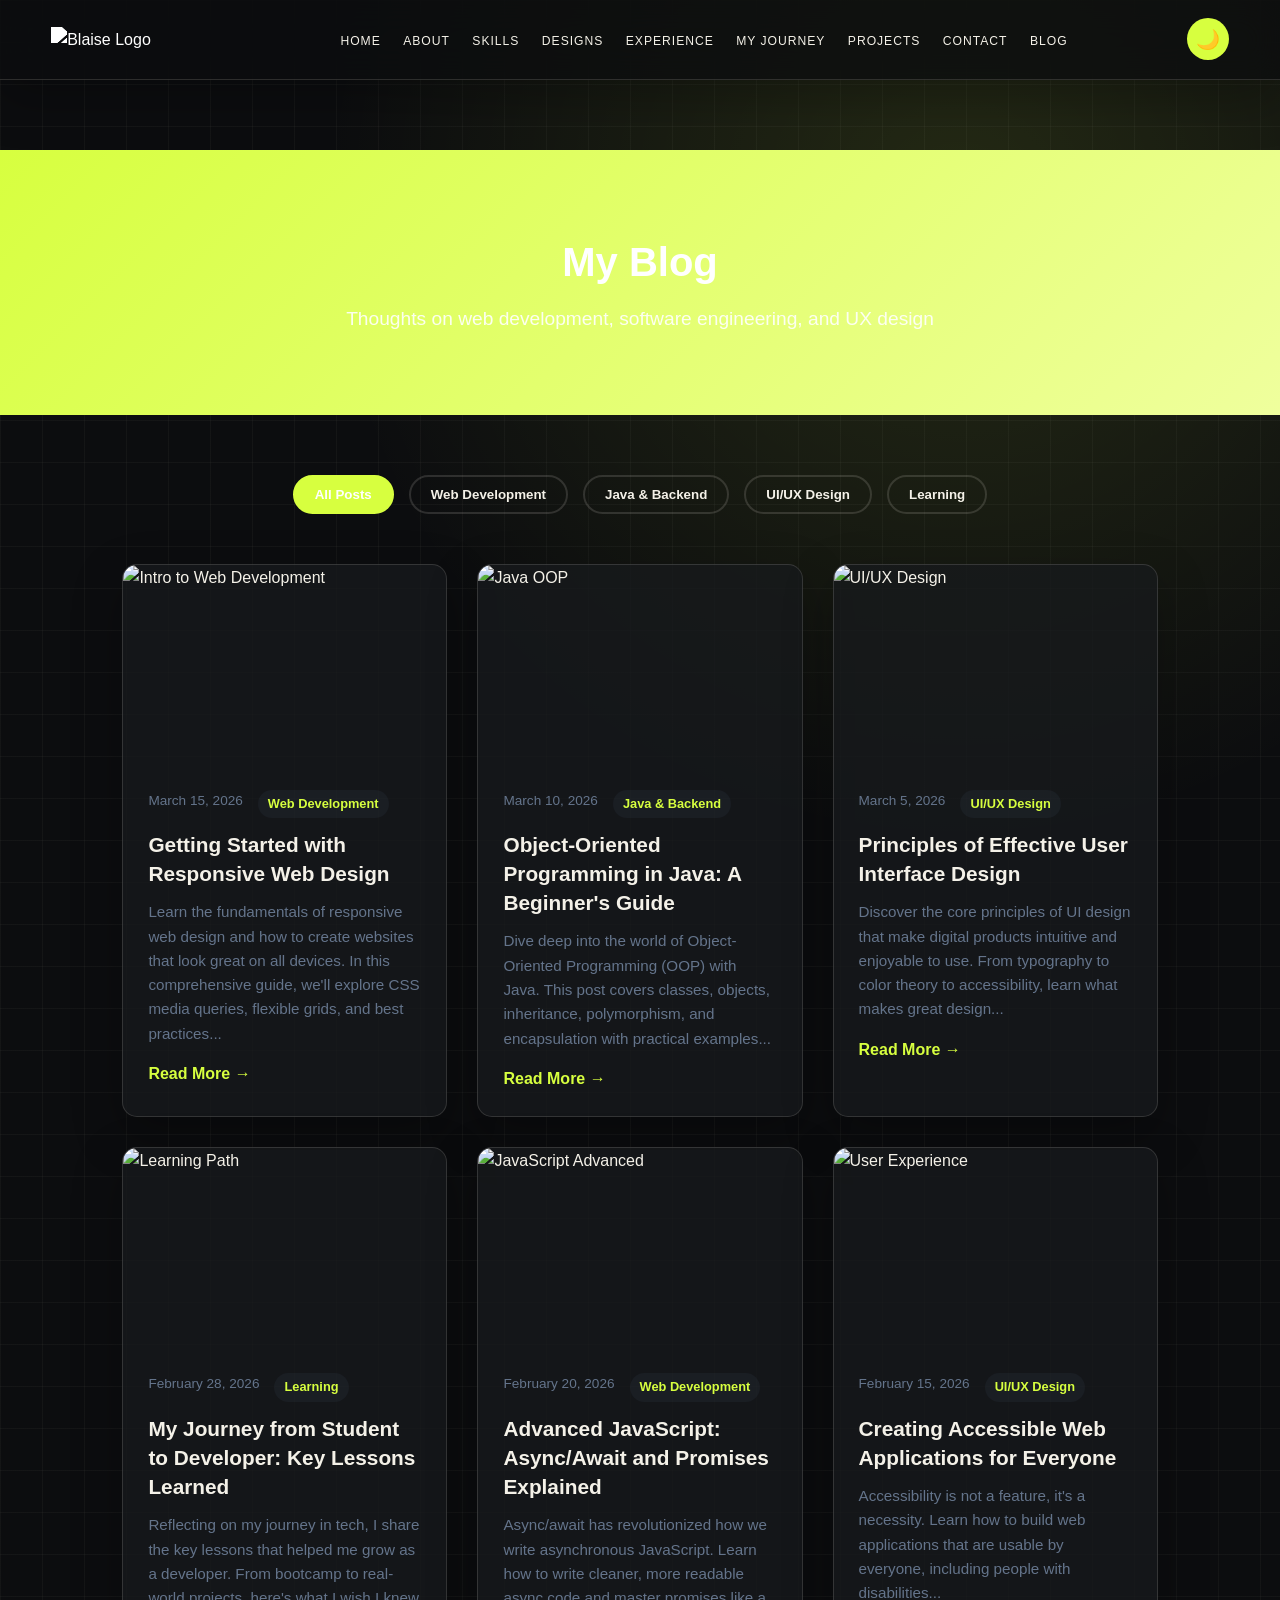
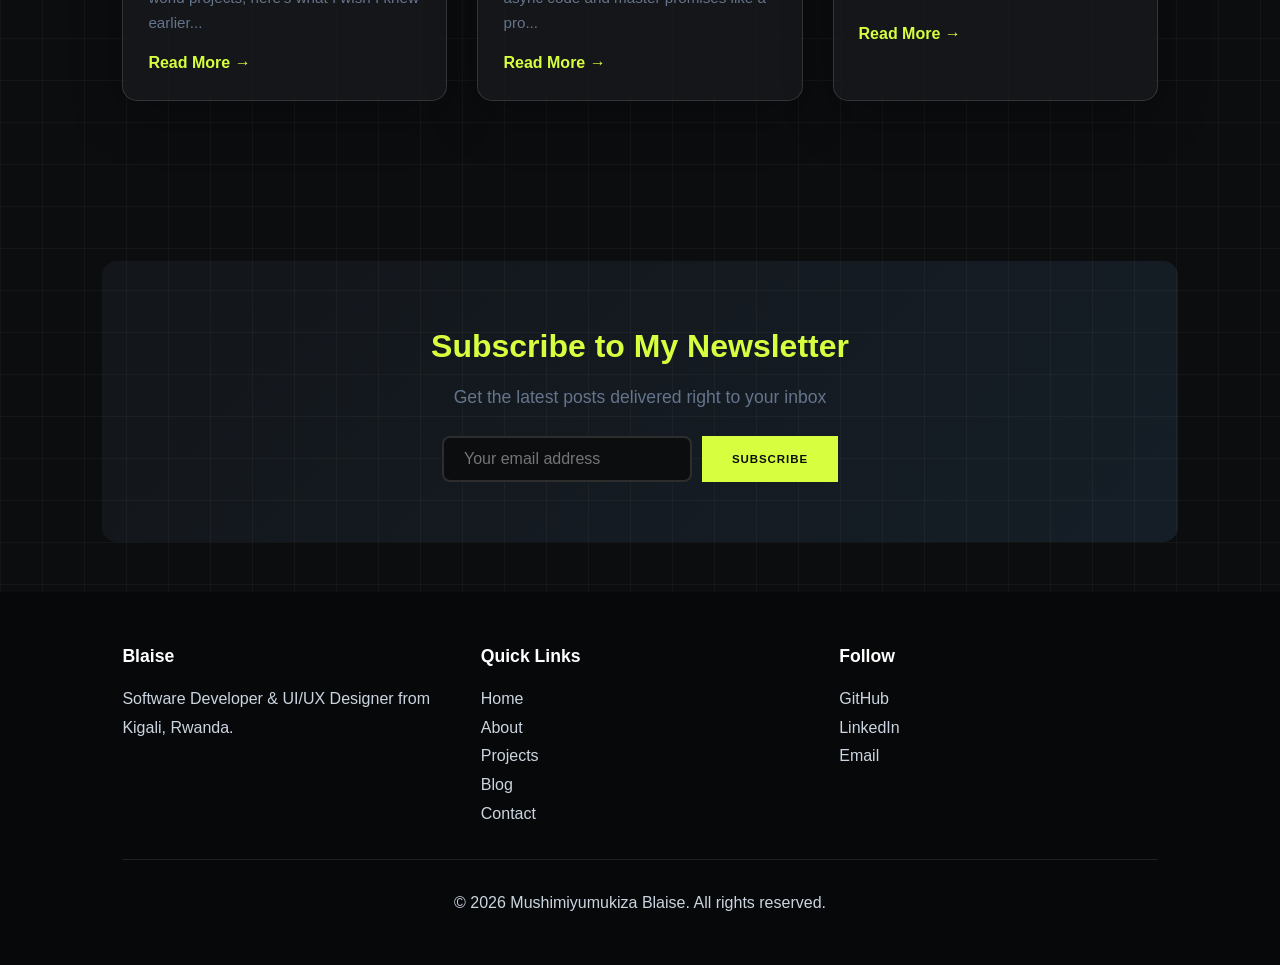
==== commit c459d5e1: "fix: activate redesign and replace tab icon Move the editorial redesign out of the print media query" ====
--- a/blog.html
+++ b/blog.html
@@ -8,7 +8,8 @@
   <meta name="author" content="Mushimiyumukiza Blaise"/>
   <title>Blog | Blaise - Software Developer & Designer</title>
   <link rel="stylesheet" href="main.css"/>
-  <link rel="icon" type="image/png" href="./images/logo.png"/>
+  <link rel="icon" type="image/svg+xml" href="./images/favicon.svg"/>
+  <link rel="shortcut icon" href="./images/favicon.svg"/>
 </head>
 
 <body>
--- a/main.css
+++ b/main.css
@@ -2116,4 +2116,150 @@
   section {
     page-break-inside: avoid;
   }
-}+}
+
+/* ===== 2026 EDITORIAL REDESIGN ===== */
+  :root {
+    --bg: #0c0d0f;
+    --bg-soft: #15171a;
+    --nav-bg: rgba(12, 13, 15, 0.78);
+    --text: #f4f1e8;
+    --accent: #d7ff3f;
+    --accent-light: #efff9d;
+    --accent-deep: #a9cc12;
+    --card: rgba(24, 26, 29, 0.78);
+    --border: rgba(244, 241, 232, 0.14);
+    --shadow: 0 18px 50px rgba(0, 0, 0, 0.26);
+    --shadow-lg: 0 28px 80px rgba(0, 0, 0, 0.5);
+  }
+
+  body {
+    background:
+      linear-gradient(rgba(244, 241, 232, 0.035) 1px, transparent 1px),
+      linear-gradient(90deg, rgba(244, 241, 232, 0.035) 1px, transparent 1px),
+      radial-gradient(circle at 75% 8%, rgba(215, 255, 63, 0.12), transparent 25%),
+      var(--bg);
+    background-size: 42px 42px, 42px 42px, auto, auto;
+    color: var(--text);
+  }
+
+  body.dark {
+    --bg: #0c0d0f;
+    --bg-soft: #15171a;
+    --nav-bg: rgba(12, 13, 15, 0.78);
+    --text: #f4f1e8;
+    --accent: #d7ff3f;
+    --accent-light: #efff9d;
+    --accent-deep: #a9cc12;
+    --card: rgba(24, 26, 29, 0.78);
+    --border: rgba(244, 241, 232, 0.14);
+  }
+
+  .navbar {
+    background: var(--nav-bg);
+    border-bottom: 1px solid var(--border);
+    box-shadow: none;
+  }
+
+  .nav-container {
+    max-width: 1440px;
+    padding: 1.15rem 4vw;
+  }
+
+  .logo { width: 170px; filter: brightness(0) invert(1); }
+  .nav-links { gap: 1.4rem; }
+  .nav-links a { font-size: 0.76rem; letter-spacing: 0.08em; text-transform: uppercase; }
+  .mode-btn { border-radius: 50%; width: 42px; height: 42px; padding: 0; background: var(--accent); color: #0c0d0f; }
+
+  .hero {
+    max-width: 1440px;
+    min-height: calc(100vh - 76px);
+    margin: 0 auto;
+    padding: 9vh 4vw 12vh;
+    gap: 8vw;
+  }
+
+  .hero-content { flex: 1.1; max-width: 720px; }
+  .hero-eyebrow { color: var(--accent); font-size: 0.68rem; letter-spacing: 0.22em; }
+  .eyebrow-dot, .status-pulse { background: var(--accent); box-shadow: 0 0 0 5px rgba(215, 255, 63, 0.12); }
+  .hero-content h1 {
+    max-width: 720px;
+    font-size: clamp(4rem, 9vw, 8.6rem);
+    line-height: 0.88;
+    letter-spacing: -0.075em;
+    text-transform: uppercase;
+  }
+  .hero-content h1 span {
+    color: var(--accent);
+    background: none;
+    -webkit-text-fill-color: initial;
+  }
+  .hero-subtitle { color: var(--accent); font-size: 1rem; letter-spacing: 0.04em; }
+  .hero-pills { display: none; }
+  .hero-description {
+    max-width: 520px;
+    margin-top: 28px;
+    color: rgba(244, 241, 232, 0.68);
+    font-size: 1rem;
+    line-height: 1.75;
+  }
+  .hero-actions { margin-top: 34px; }
+  .btn { border-radius: 0; padding: 15px 24px; text-transform: uppercase; letter-spacing: 0.08em; font-size: 0.72rem; }
+  .btn-primary { background: var(--accent); color: #0c0d0f; }
+  .btn-outline { border-color: var(--accent); color: var(--accent); }
+  .hero-status { color: rgba(244, 241, 232, 0.55); font-size: 0.65rem; letter-spacing: 0.13em; }
+
+  .hero-image { flex: 0 1 430px; }
+  .hero-image::before { top: 24px; right: 0; color: var(--accent); border-color: var(--accent); }
+  .hero-img {
+    max-width: 430px;
+    border: 1px solid var(--accent);
+    border-radius: 0;
+    box-shadow: 18px 18px 0 rgba(215, 255, 63, 0.12);
+    filter: grayscale(1) contrast(1.12);
+  }
+  .hero-img:hover { filter: grayscale(0) contrast(1.05); }
+  .hero-frame-corner { border-color: var(--accent); }
+
+  .signal-strip {
+    overflow: hidden;
+    padding: 18px 0;
+    background: var(--accent);
+    color: #0c0d0f;
+    transform: rotate(-1.3deg) scale(1.03);
+    border-top: 2px solid #0c0d0f;
+    border-bottom: 2px solid #0c0d0f;
+  }
+  .signal-track {
+    display: flex;
+    align-items: center;
+    justify-content: space-around;
+    gap: 30px;
+    min-width: max-content;
+    font-size: 0.78rem;
+    font-weight: 900;
+    letter-spacing: 0.13em;
+    animation: signalMove 22s linear infinite;
+  }
+  .signal-track b { font-size: 1.2rem; }
+  @keyframes signalMove { to { transform: translateX(-20%); } }
+
+  .about, .experience, .testimonials { background: rgba(21, 23, 26, 0.82); }
+  .section-header h2 { color: var(--text); background: none; -webkit-text-fill-color: initial; text-transform: uppercase; letter-spacing: -0.04em; }
+  .section-kicker { background: transparent; color: var(--accent); border: 1px solid var(--accent); box-shadow: none; border-radius: 0; }
+  .section-subtitle, .about-text p, .project-description, .skill-card p, .contact-item p { color: rgba(244, 241, 232, 0.62); }
+  .skill-card, .project-card, .testimonial-card, .contact-form, .journey-panel, .journey-stat, .design-tile { border-radius: 0; background: rgba(21, 23, 26, 0.88); border-color: var(--border); }
+  .project-card:hover, .skill-card:hover, .design-tile:hover { border-color: var(--accent); }
+  .project-info h3, .skill-card h3, .contact-item h4, .timeline-content h3 { color: var(--accent); }
+  .tech-tag, .design-badge { color: var(--accent); background: rgba(215, 255, 63, 0.1); }
+  .footer { background: #070809; }
+
+  @media (max-width: 768px) {
+    .nav-container { padding: 0.9rem 5vw; }
+    .logo { width: 125px; }
+    .hero { padding: 7vh 6vw 10vh; gap: 48px; }
+    .hero-content h1 { font-size: clamp(3.2rem, 16vw, 5.2rem); }
+    .hero-image { width: 82vw; }
+    .hero-img { max-width: 100%; }
+    .signal-track { justify-content: flex-start; animation-duration: 16s; }
+  }
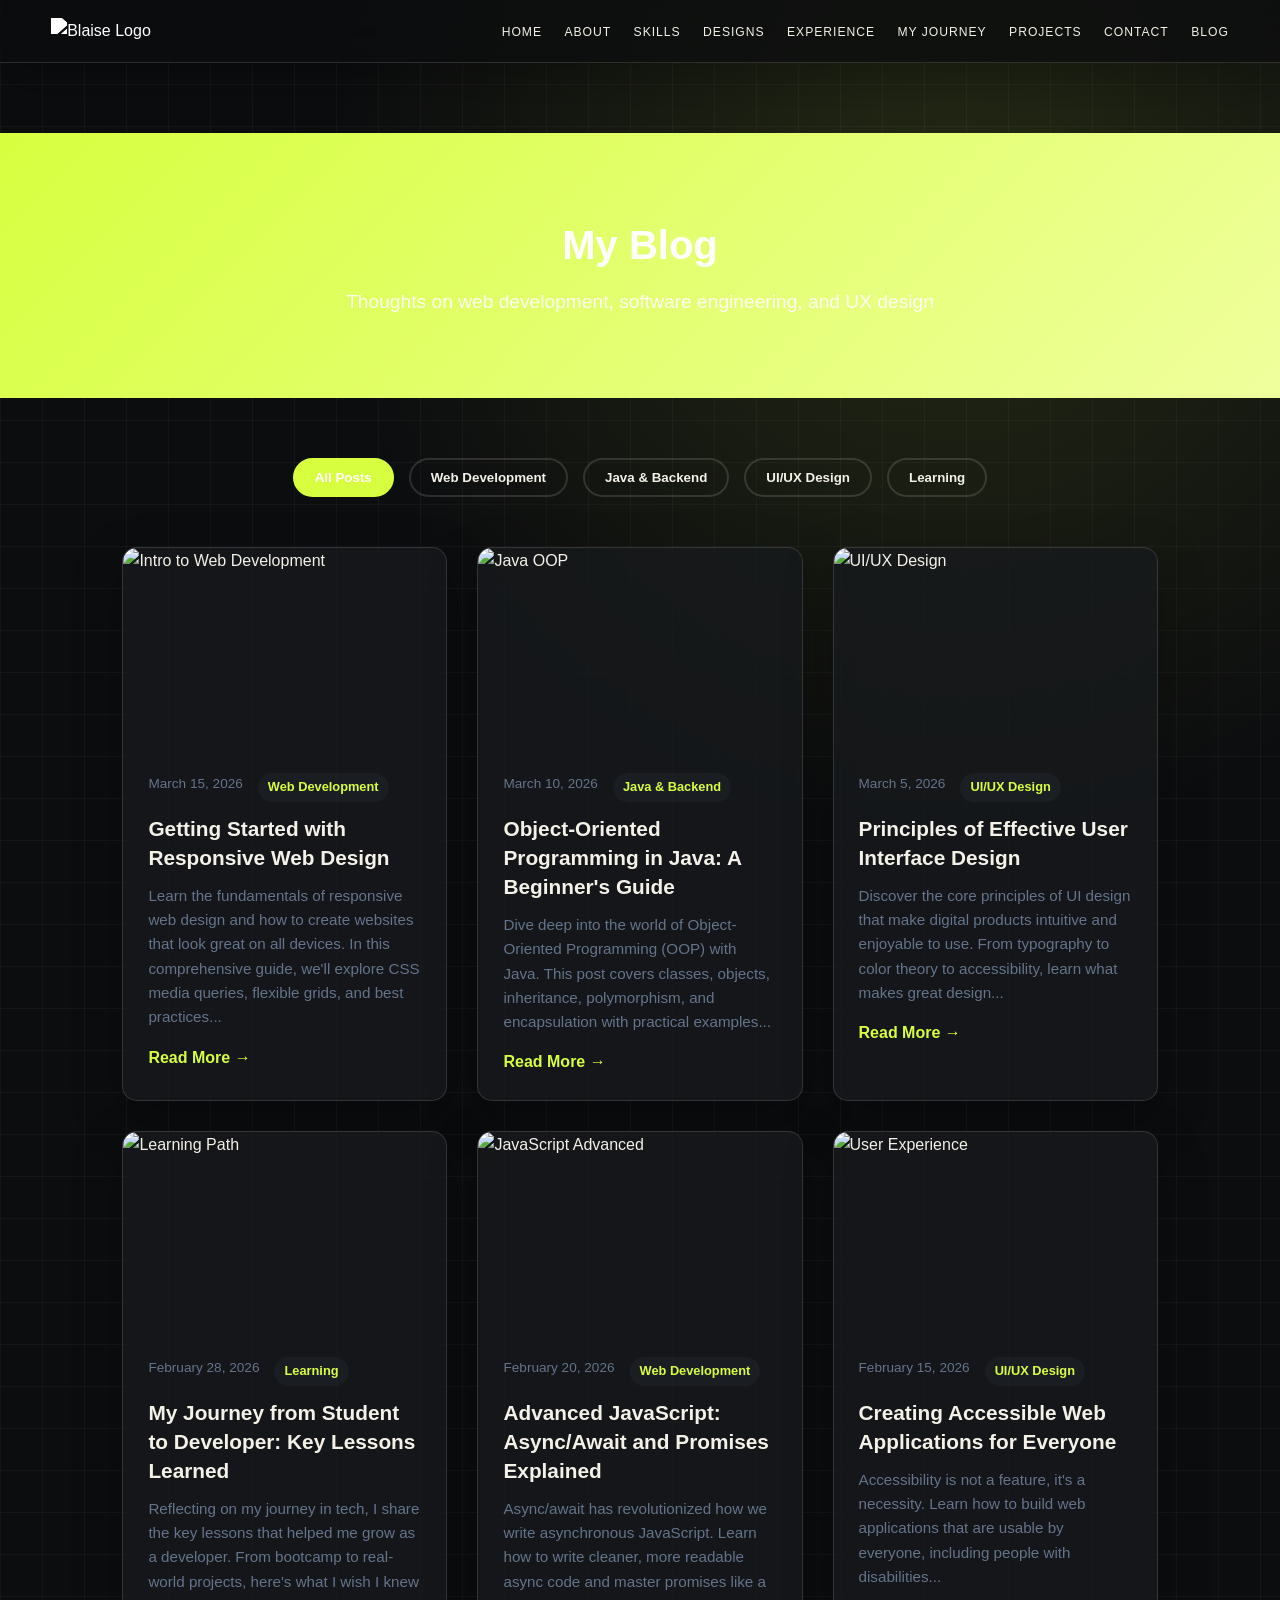
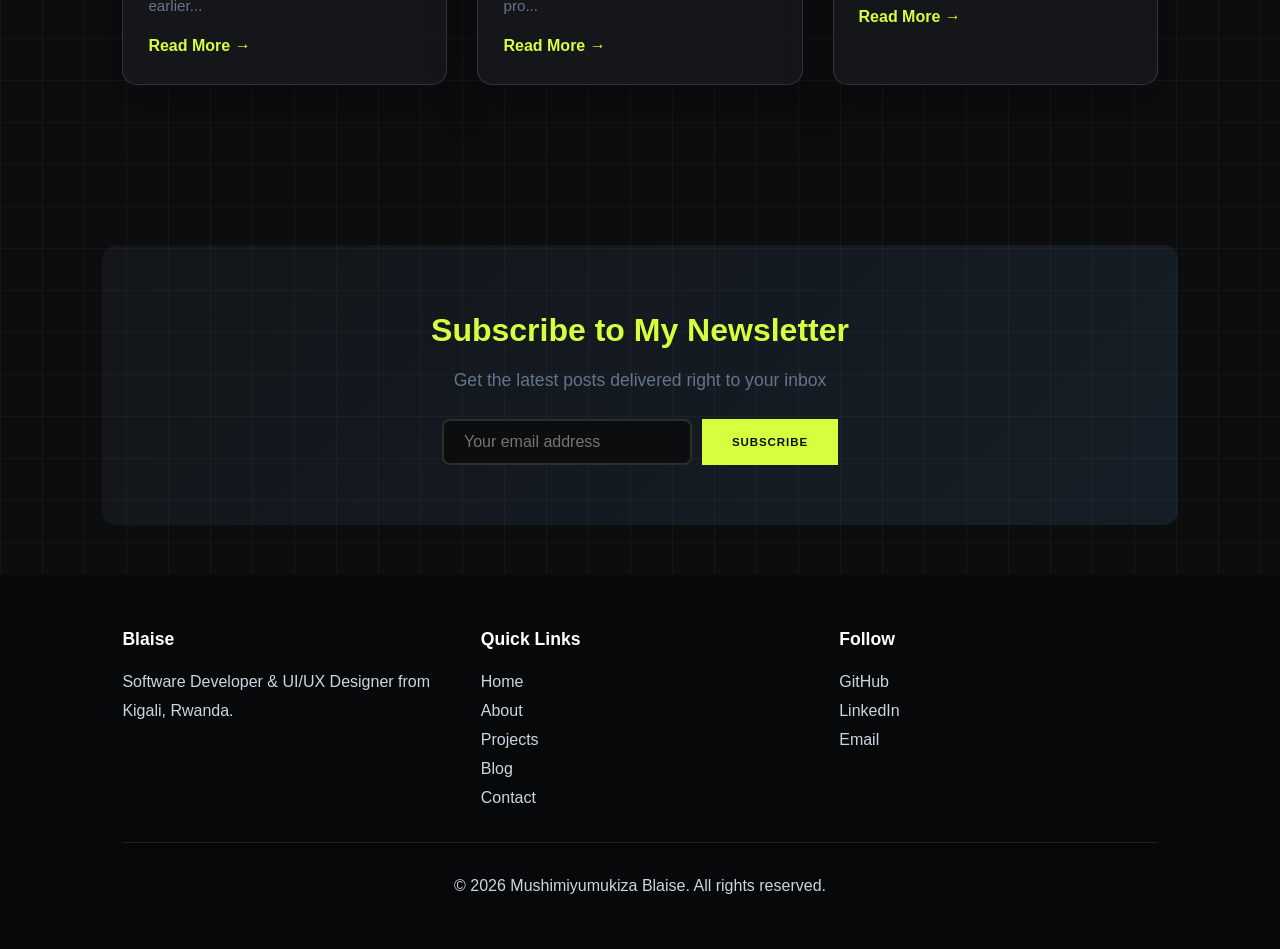
==== commit d40271cb: "feat: turn portfolio into cinematic visual story Remove the light and dark mode control, add local f" ====
--- a/blog.html
+++ b/blog.html
@@ -38,7 +38,6 @@
         </ul>
       </nav>
 
-      <button id="modeToggle" class="mode-btn">🌙</button>
     </div>
   </header>
 
--- a/main.css
+++ b/main.css
@@ -2177,6 +2177,60 @@
     margin: 0 auto;
     padding: 9vh 4vw 12vh;
     gap: 8vw;
+    overflow: hidden;
+    isolation: isolate;
+  }
+
+  .hero-backdrop {
+    position: absolute;
+    inset: 0;
+    z-index: -2;
+    background:
+      linear-gradient(90deg, rgba(12, 13, 15, 0.96) 0%, rgba(12, 13, 15, 0.78) 45%, rgba(12, 13, 15, 0.2) 100%),
+      linear-gradient(180deg, rgba(12, 13, 15, 0.1), rgba(12, 13, 15, 0.9)),
+      url("./images/hero.png") center / cover no-repeat;
+    filter: saturate(0.75) contrast(1.1);
+    transform: scale(1.08);
+    animation: backdropDrift 18s ease-in-out infinite alternate;
+  }
+
+  .hero-backdrop::after {
+    content: "";
+    position: absolute;
+    inset: 0;
+    background: linear-gradient(115deg, transparent 20%, rgba(215, 255, 63, 0.16) 50%, transparent 75%);
+    transform: translateX(-100%);
+    animation: lightSweep 9s ease-in-out infinite;
+  }
+
+  .film-grain {
+    position: absolute;
+    inset: 0;
+    z-index: -1;
+    pointer-events: none;
+    opacity: 0.16;
+    background-image: url("data:image/svg+xml,%3Csvg viewBox='0 0 180 180' xmlns='http://www.w3.org/2000/svg'%3E%3Cfilter id='n'%3E%3CfeTurbulence type='fractalNoise' baseFrequency='.9' numOctaves='3' stitchTiles='stitch'/%3E%3C/filter%3E%3Crect width='100%25' height='100%25' filter='url(%23n)' opacity='.35'/%3E%3C/svg%3E");
+    mix-blend-mode: soft-light;
+    animation: grainShift 0.25s steps(2) infinite;
+  }
+
+  @keyframes backdropDrift {
+    from { transform: scale(1.08) translate3d(-1%, 0, 0); }
+    to { transform: scale(1.16) translate3d(1%, -1%, 0); }
+  }
+
+  @keyframes lightSweep {
+    0%, 45% { transform: translateX(-100%); opacity: 0; }
+    55% { opacity: 1; }
+    75%, 100% { transform: translateX(100%); opacity: 0; }
+  }
+
+  @keyframes grainShift {
+    0% { transform: translate(0, 0); }
+    25% { transform: translate(2%, -1%); }
+    50% { transform: translate(-1%, 2%); }
+    75% { transform: translate(1%, 1%); }
+    100% { transform: translate(-2%, -1%); }
   }
 
   .hero-content { flex: 1.1; max-width: 720px; }
@@ -2230,6 +2284,47 @@
     border-top: 2px solid #0c0d0f;
     border-bottom: 2px solid #0c0d0f;
   }
+
+  .about,
+  .skills,
+  .design-section,
+  .experience,
+  .journey-section,
+  .projects,
+  .testimonials,
+  .contact {
+    position: relative;
+    isolation: isolate;
+  }
+
+  .about::before,
+  .skills::before,
+  .design-section::before,
+  .experience::before,
+  .journey-section::before,
+  .projects::before,
+  .testimonials::before,
+  .contact::before {
+    content: "";
+    position: absolute;
+    inset: 0;
+    z-index: -1;
+    pointer-events: none;
+    opacity: 0.13;
+    background-position: center;
+    background-size: cover;
+    background-attachment: fixed;
+    filter: grayscale(1) contrast(1.2);
+  }
+
+  .about::before { background-image: url("./images/portifolio.JPG"); }
+  .skills::before { background-image: url("./images/backend.png"); }
+  .design-section::before { background-image: url("./images/react.png"); }
+  .experience::before { background-image: url("./images/hero.png"); }
+  .journey-section::before { background-image: url("./images/intro-to-web.png"); }
+  .projects::before { background-image: url("./images/backend.png"); }
+  .testimonials::before { background-image: url("./images/portifolio.JPG"); }
+  .contact::before { background-image: url("./images/hero.png"); }
   .signal-track {
     display: flex;
     align-items: center;
@@ -2262,4 +2357,14 @@
     .hero-image { width: 82vw; }
     .hero-img { max-width: 100%; }
     .signal-track { justify-content: flex-start; animation-duration: 16s; }
-  }
+    .about::before,
+    .skills::before,
+    .design-section::before,
+    .experience::before,
+    .journey-section::before,
+    .projects::before,
+    .testimonials::before,
+    .contact::before {
+      background-attachment: scroll;
+    }
+  }
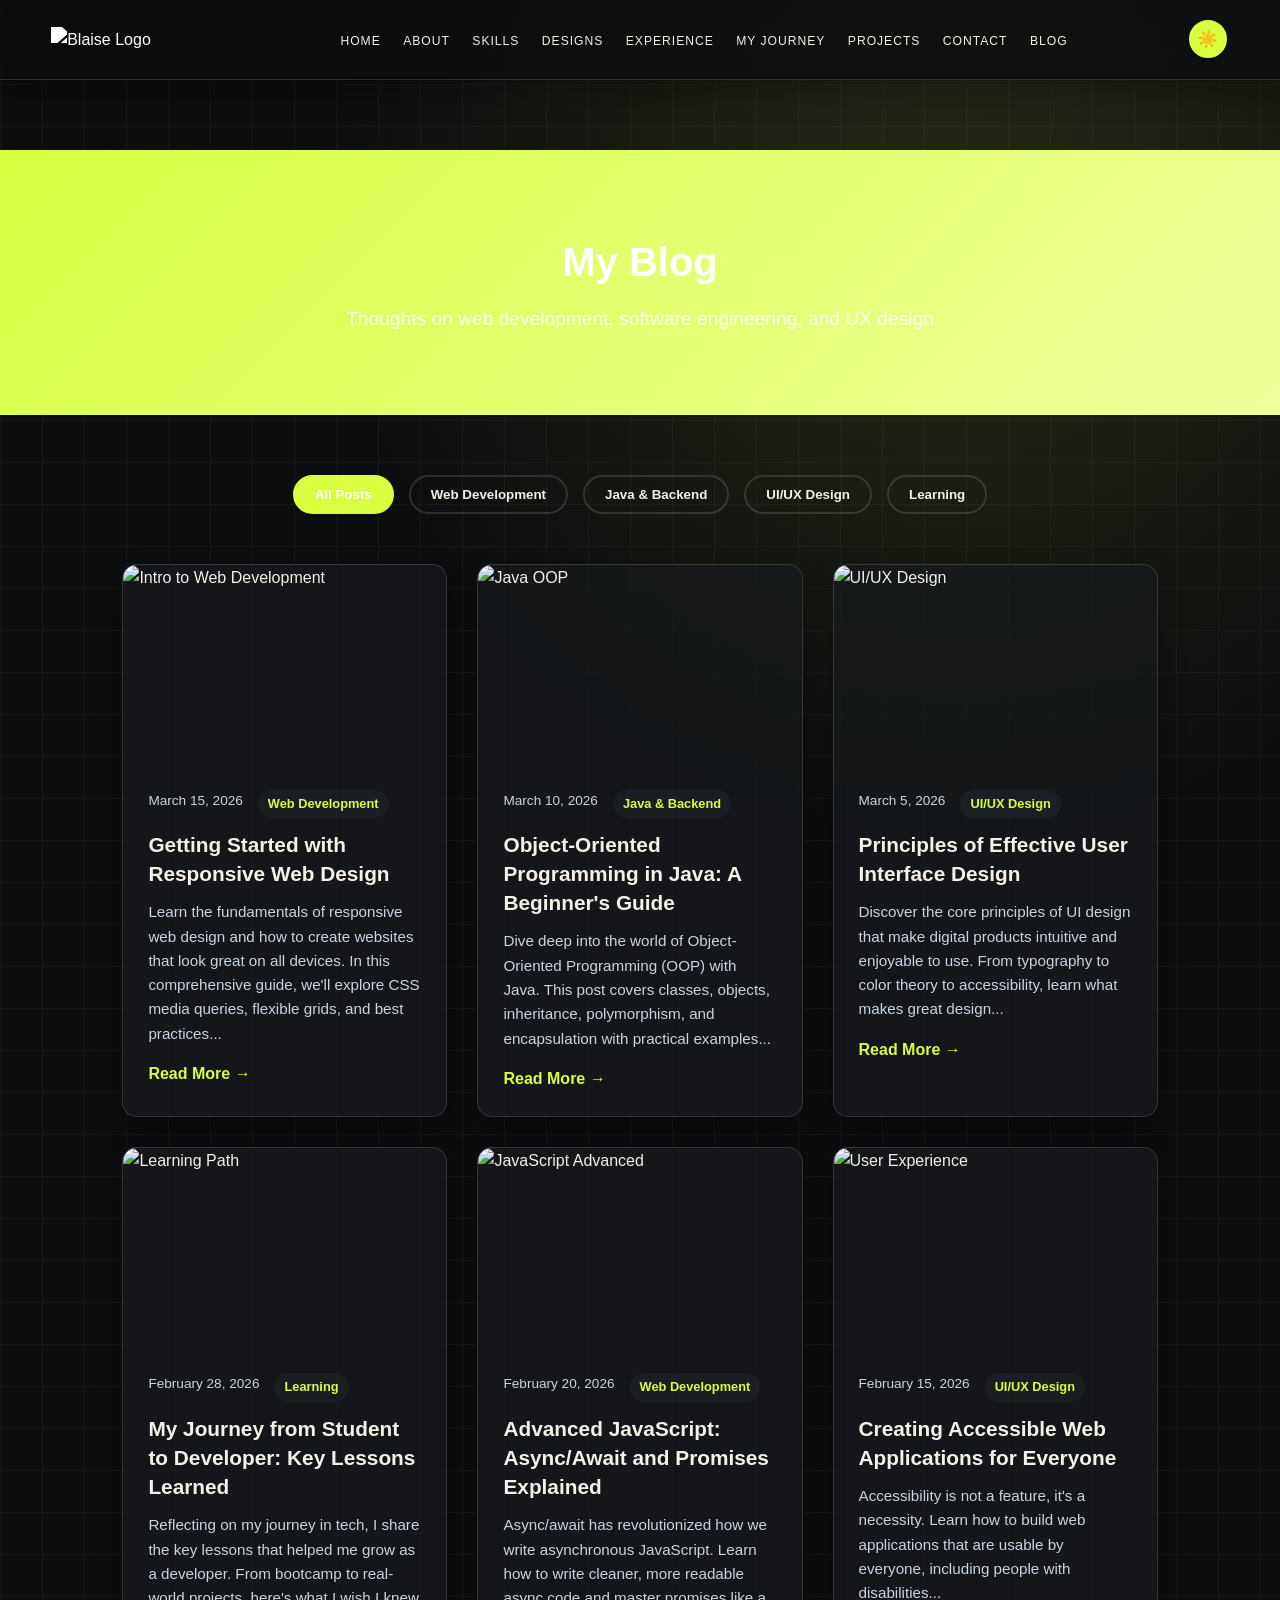
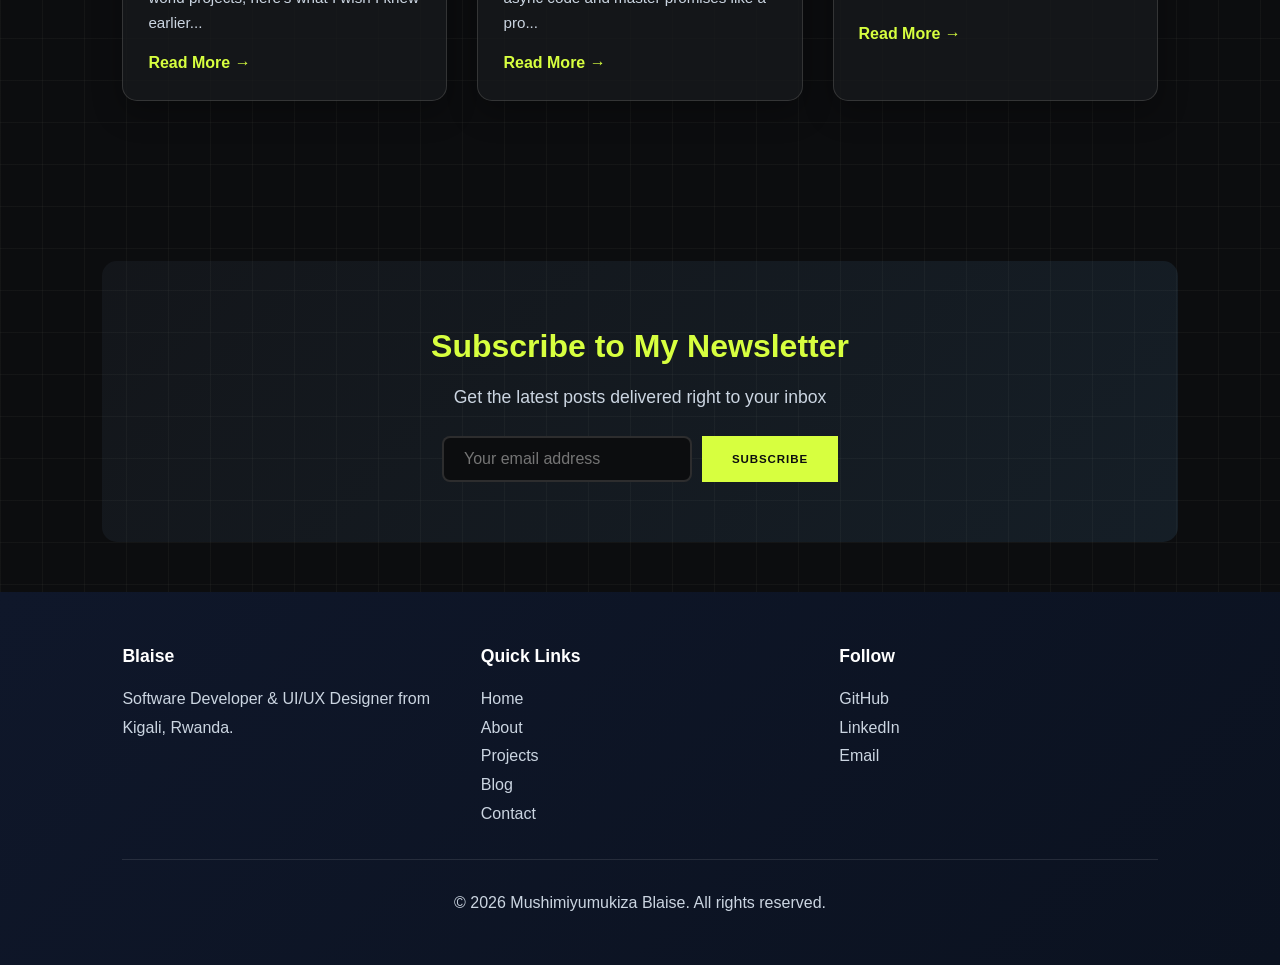
==== commit 368e6b02: "feat: restore dark and light mode Restore the visible theme toggle on the portfolio and blog navigat" ====
--- a/blog.html
+++ b/blog.html
@@ -38,6 +38,7 @@
         </ul>
       </nav>
 
+      <button id="modeToggle" class="mode-btn" type="button" aria-label="Switch to light mode" aria-pressed="true">☀️</button>
     </div>
   </header>
 
--- a/main.css
+++ b/main.css
@@ -2155,6 +2155,36 @@
     --border: rgba(244, 241, 232, 0.14);
   }
 
+  body:not(.dark) {
+    --bg: #f4f0e8;
+    --bg-soft: #e8e1d4;
+    --nav-bg: rgba(244, 240, 232, 0.84);
+    --text: #17191c;
+    --accent: #6d8d00;
+    --accent-light: #91b800;
+    --accent-deep: #526b00;
+    --card: rgba(255, 255, 255, 0.8);
+    --border: rgba(23, 25, 28, 0.14);
+    --shadow: 0 18px 50px rgba(23, 25, 28, 0.12);
+    --shadow-lg: 0 28px 80px rgba(23, 25, 28, 0.2);
+  }
+
+  body:not(.dark) .hero-backdrop {
+    background:
+      linear-gradient(90deg, rgba(244, 240, 232, 0.94) 0%, rgba(244, 240, 232, 0.7) 45%, rgba(244, 240, 232, 0.08) 100%),
+      linear-gradient(180deg, rgba(244, 240, 232, 0.08), rgba(244, 240, 232, 0.62)),
+      url("./images/hero.png") center / cover no-repeat;
+  }
+
+  body:not(.dark) .hero-img {
+    filter: grayscale(0.35) contrast(1.05);
+    box-shadow: 18px 18px 0 rgba(109, 141, 0, 0.18);
+  }
+
+  body:not(.dark) .film-grain {
+    opacity: 0.08;
+  }
+
   .navbar {
     background: var(--nav-bg);
     border-bottom: 1px solid var(--border);
@@ -2169,7 +2199,18 @@
   .logo { width: 170px; filter: brightness(0) invert(1); }
   .nav-links { gap: 1.4rem; }
   .nav-links a { font-size: 0.76rem; letter-spacing: 0.08em; text-transform: uppercase; }
-  .mode-btn { border-radius: 50%; width: 42px; height: 42px; padding: 0; background: var(--accent); color: #0c0d0f; }
+  .mode-btn {
+    border-radius: 50%;
+    width: 42px;
+    height: 42px;
+    padding: 0;
+    background: var(--accent);
+    color: #0c0d0f;
+    border: 2px solid currentColor;
+    cursor: pointer;
+    font-size: 1.05rem;
+    flex: 0 0 42px;
+  }
 
   .hero {
     max-width: 1440px;
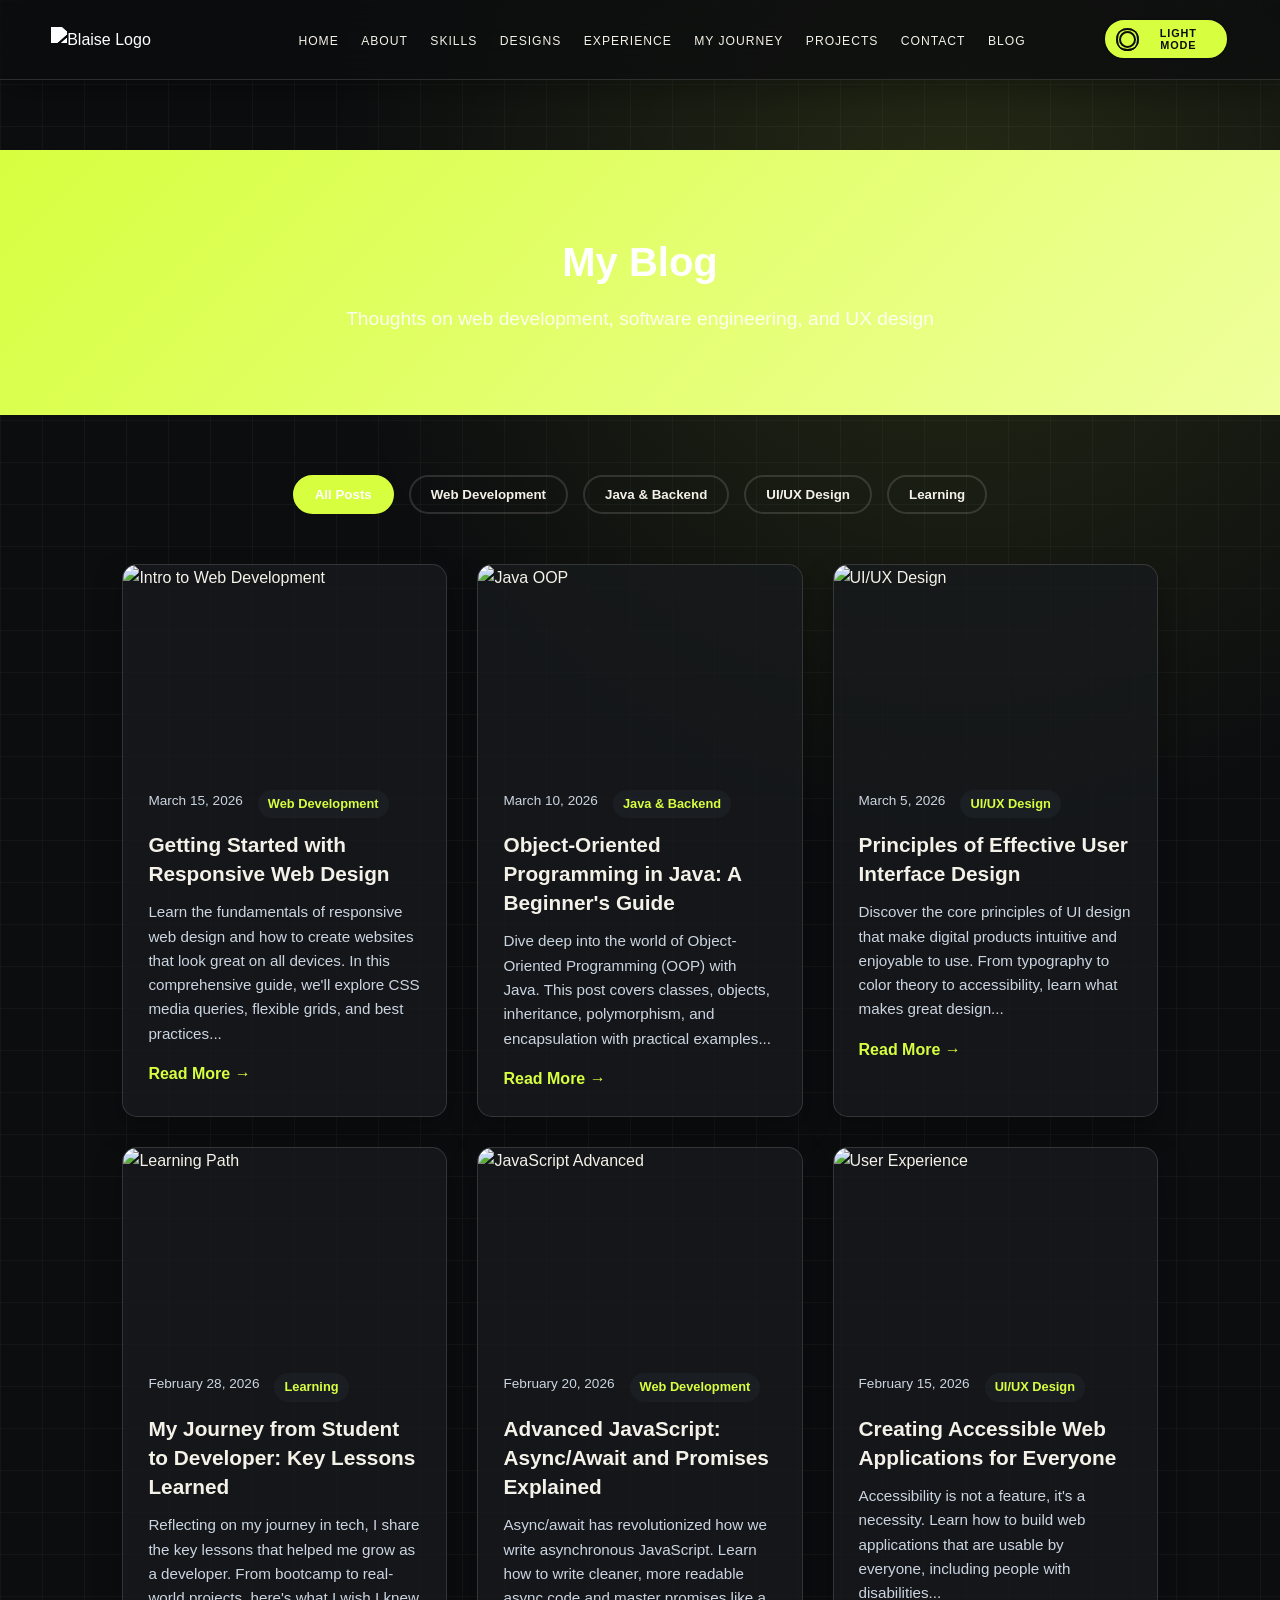
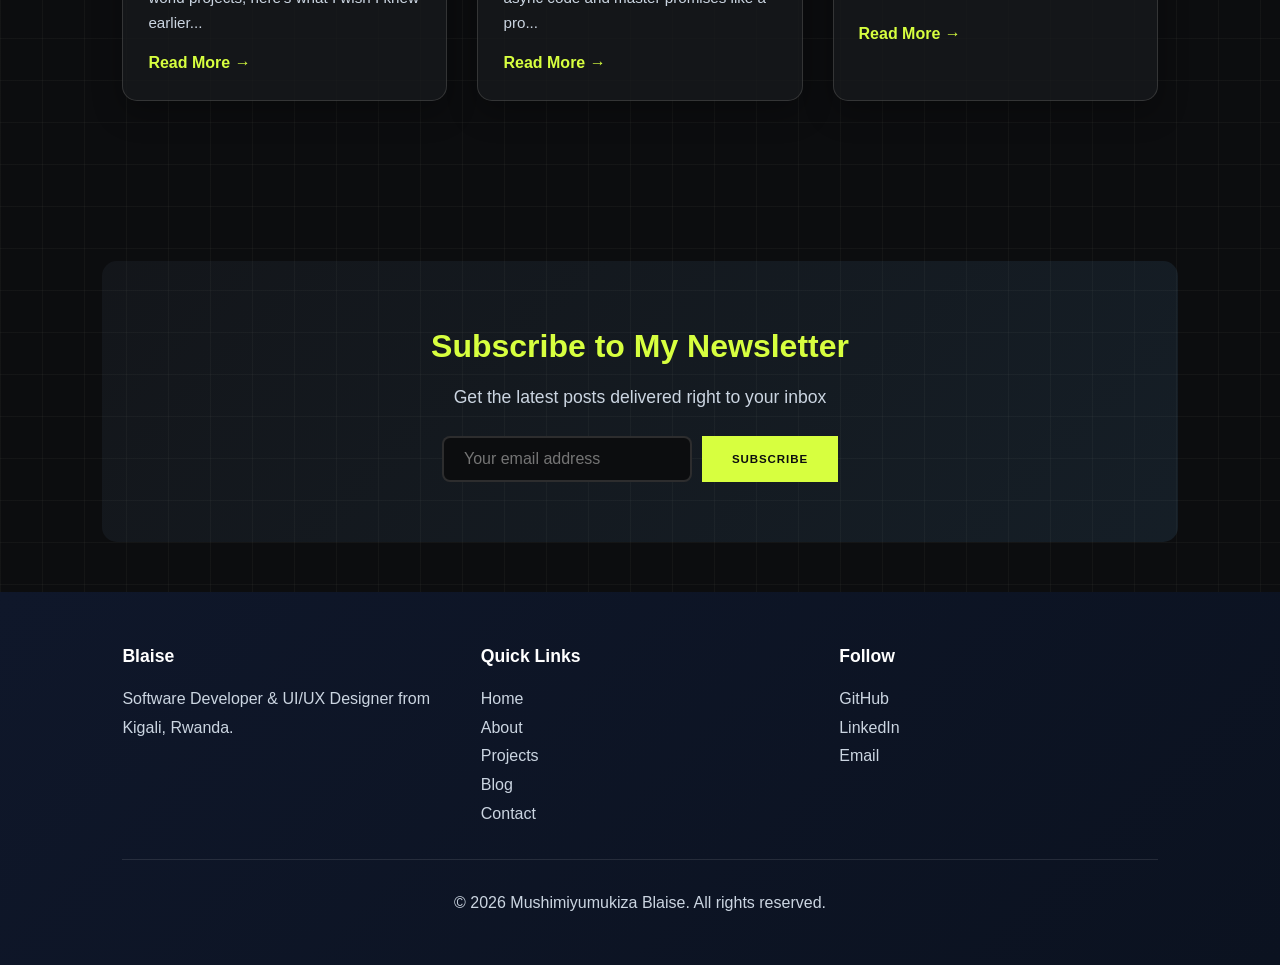
==== commit 4874146b: "fix: make themes distinct and label toggle Give light mode its own paper-toned surfaces and readable" ====
--- a/blog.html
+++ b/blog.html
@@ -38,7 +38,10 @@
         </ul>
       </nav>
 
-      <button id="modeToggle" class="mode-btn" type="button" aria-label="Switch to light mode" aria-pressed="true">☀️</button>
+      <button id="modeToggle" class="mode-btn" type="button" aria-label="Switch to light mode" aria-pressed="true">
+        <span class="mode-icon" aria-hidden="true"></span>
+        <span class="mode-label">Light mode</span>
+      </button>
     </div>
   </header>
 
--- a/main.css
+++ b/main.css
@@ -2200,17 +2200,72 @@
   .nav-links { gap: 1.4rem; }
   .nav-links a { font-size: 0.76rem; letter-spacing: 0.08em; text-transform: uppercase; }
   .mode-btn {
-    border-radius: 50%;
-    width: 42px;
+    display: inline-flex;
+    align-items: center;
+    gap: 8px;
+    border-radius: 999px;
+    min-width: 126px;
     height: 42px;
-    padding: 0;
+    padding: 0 14px;
     background: var(--accent);
     color: #0c0d0f;
     border: 2px solid currentColor;
     cursor: pointer;
     font-size: 1.05rem;
     flex: 0 0 42px;
-  }
+    font-family: inherit;
+    font-size: 0.68rem;
+    font-weight: 800;
+    letter-spacing: 0.08em;
+    text-transform: uppercase;
+  }
+
+  .mode-icon {
+    position: relative;
+    display: inline-block;
+    width: 17px;
+    height: 17px;
+    flex: 0 0 17px;
+  }
+
+  .sun-icon {
+    border: 2px solid currentColor;
+    border-radius: 50%;
+  }
+
+  .sun-icon::before,
+  .sun-icon::after {
+    content: "";
+    position: absolute;
+    inset: -5px;
+    border-top: 2px solid currentColor;
+    border-bottom: 2px solid currentColor;
+    border-radius: 50%;
+  }
+
+  .sun-icon::after {
+    transform: rotate(90deg);
+  }
+
+  .moon-icon {
+    border-radius: 50%;
+    background: currentColor;
+    transform: rotate(-25deg);
+  }
+
+  .moon-icon::after {
+    content: "";
+    position: absolute;
+    width: 14px;
+    height: 14px;
+    top: -4px;
+    left: 5px;
+    border-radius: 50%;
+    background: var(--accent);
+  }
+
+  body:not(.dark) .mode-btn { color: #f4f0e8; background: #17191c; }
+  body:not(.dark) .mode-icon.moon-icon::after { background: #17191c; }
 
   .hero {
     max-width: 1440px;
@@ -2390,6 +2445,40 @@
   .tech-tag, .design-badge { color: var(--accent); background: rgba(215, 255, 63, 0.1); }
   .footer { background: #070809; }
 
+  body:not(.dark) {
+    background:
+      linear-gradient(rgba(23, 25, 28, 0.045) 1px, transparent 1px),
+      linear-gradient(90deg, rgba(23, 25, 28, 0.045) 1px, transparent 1px),
+      #f4f0e8;
+  }
+
+  body:not(.dark) .about,
+  body:not(.dark) .experience,
+  body:not(.dark) .testimonials {
+    background: rgba(232, 225, 212, 0.86);
+  }
+
+  body:not(.dark) .skills,
+  body:not(.dark) .design-section,
+  body:not(.dark) .journey-section,
+  body:not(.dark) .projects,
+  body:not(.dark) .contact {
+    background: rgba(244, 240, 232, 0.86);
+  }
+
+  body:not(.dark) .skill-card,
+  body:not(.dark) .project-card,
+  body:not(.dark) .testimonial-card,
+  body:not(.dark) .contact-form,
+  body:not(.dark) .journey-panel,
+  body:not(.dark) .journey-stat,
+  body:not(.dark) .design-tile {
+    background: rgba(255, 255, 255, 0.78);
+    box-shadow: 0 18px 45px rgba(23, 25, 28, 0.1);
+  }
+
+  body:not(.dark) .footer { background: #d9d0c0; color: #17191c; }
+
   @media (max-width: 768px) {
     .nav-container { padding: 0.9rem 5vw; }
     .logo { width: 125px; }
